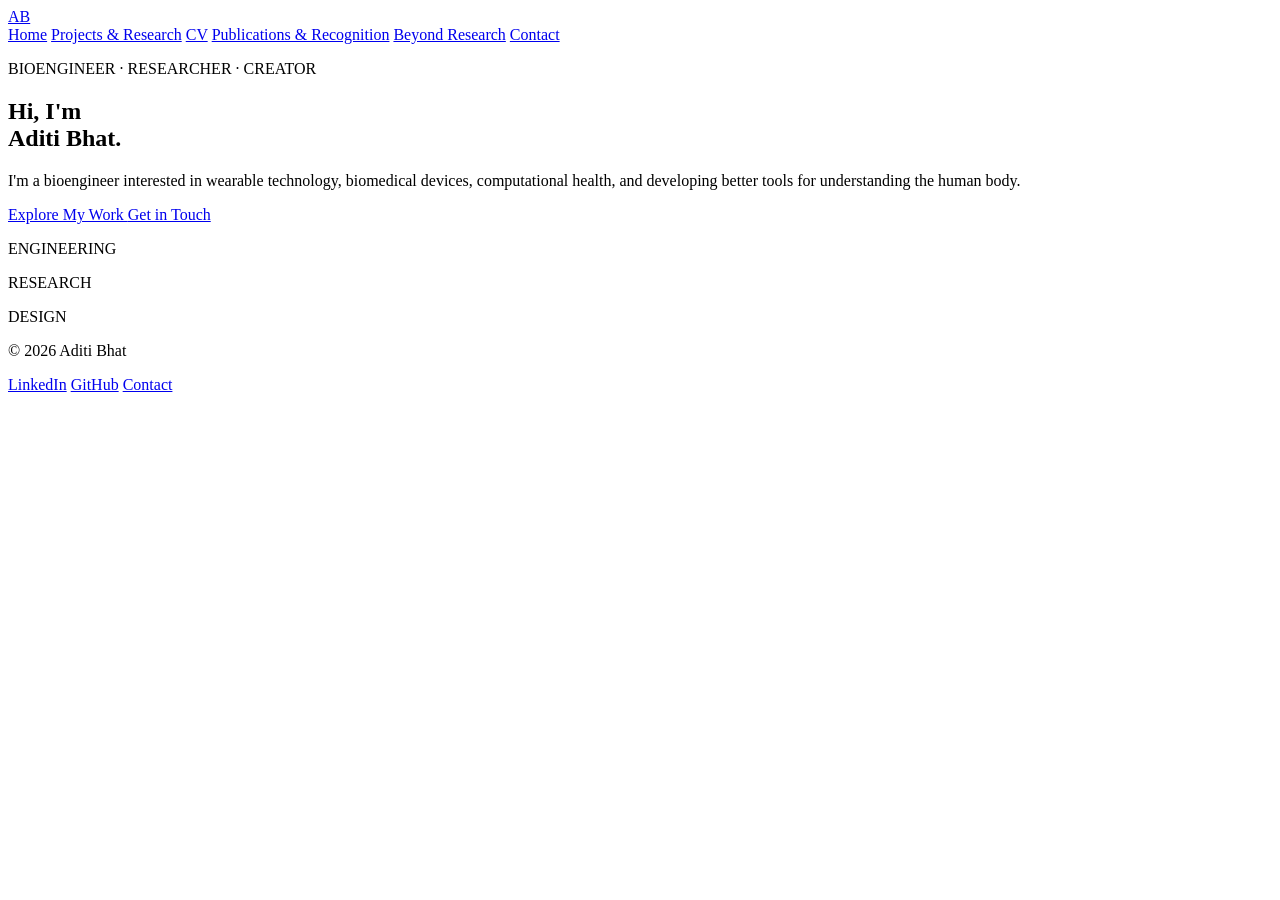
==== index.html @ 8743a363 "Create index.html" ====
<!DOCTYPE html>
<html lang="en">
<head>
    <meta charset="UTF-8">
    <meta name="viewport" content="width=device-width, initial-scale=1.0">

    <title>Aditi Bhat | Portfolio</title>

    <link rel="stylesheet" href="style.css">
</head>

<body>

    <header>
        <nav class="navbar">
            <a href="index.html" class="logo">AB</a>

            <div class="nav-links">
                <a href="index.html">Home</a>
                <a href="projects.html">Projects & Research</a>
                <a href="cv.html">CV</a>
                <a href="publications.html">Publications & Recognition</a>
                <a href="beyond.html">Beyond Research</a>
                <a href="contact.html">Contact</a>
            </div>
        </nav>
    </header>


    <main>

        <section class="hero">

            <div class="hero-content">

                <p class="eyebrow">BIOENGINEER · RESEARCHER · CREATOR</p>

                <h1>
                    Hi, I'm<br>
                    <span>Aditi Bhat.</span>
                </h1>

                <p class="hero-description">
                    I'm a bioengineer interested in wearable technology,
                    biomedical devices, computational health, and developing
                    better tools for understanding the human body.
                </p>

                <div class="hero-buttons">
                    <a href="projects.html" class="button primary">
                        Explore My Work
                    </a>

                    <a href="contact.html" class="button secondary">
                        Get in Touch
                    </a>
                </div>

            </div>

            <div class="hero-accent">
                <p>ENGINEERING</p>
                <p>RESEARCH</p>
                <p>DESIGN</p>
            </div>

        </section>

    </main>


    <footer>
        <p>© 2026 Aditi Bhat</p>

        <div class="footer-links">
            <a href="#">LinkedIn</a>
            <a href="#">GitHub</a>
            <a href="contact.html">Contact</a>
        </div>
    </footer>

</body>
</html>
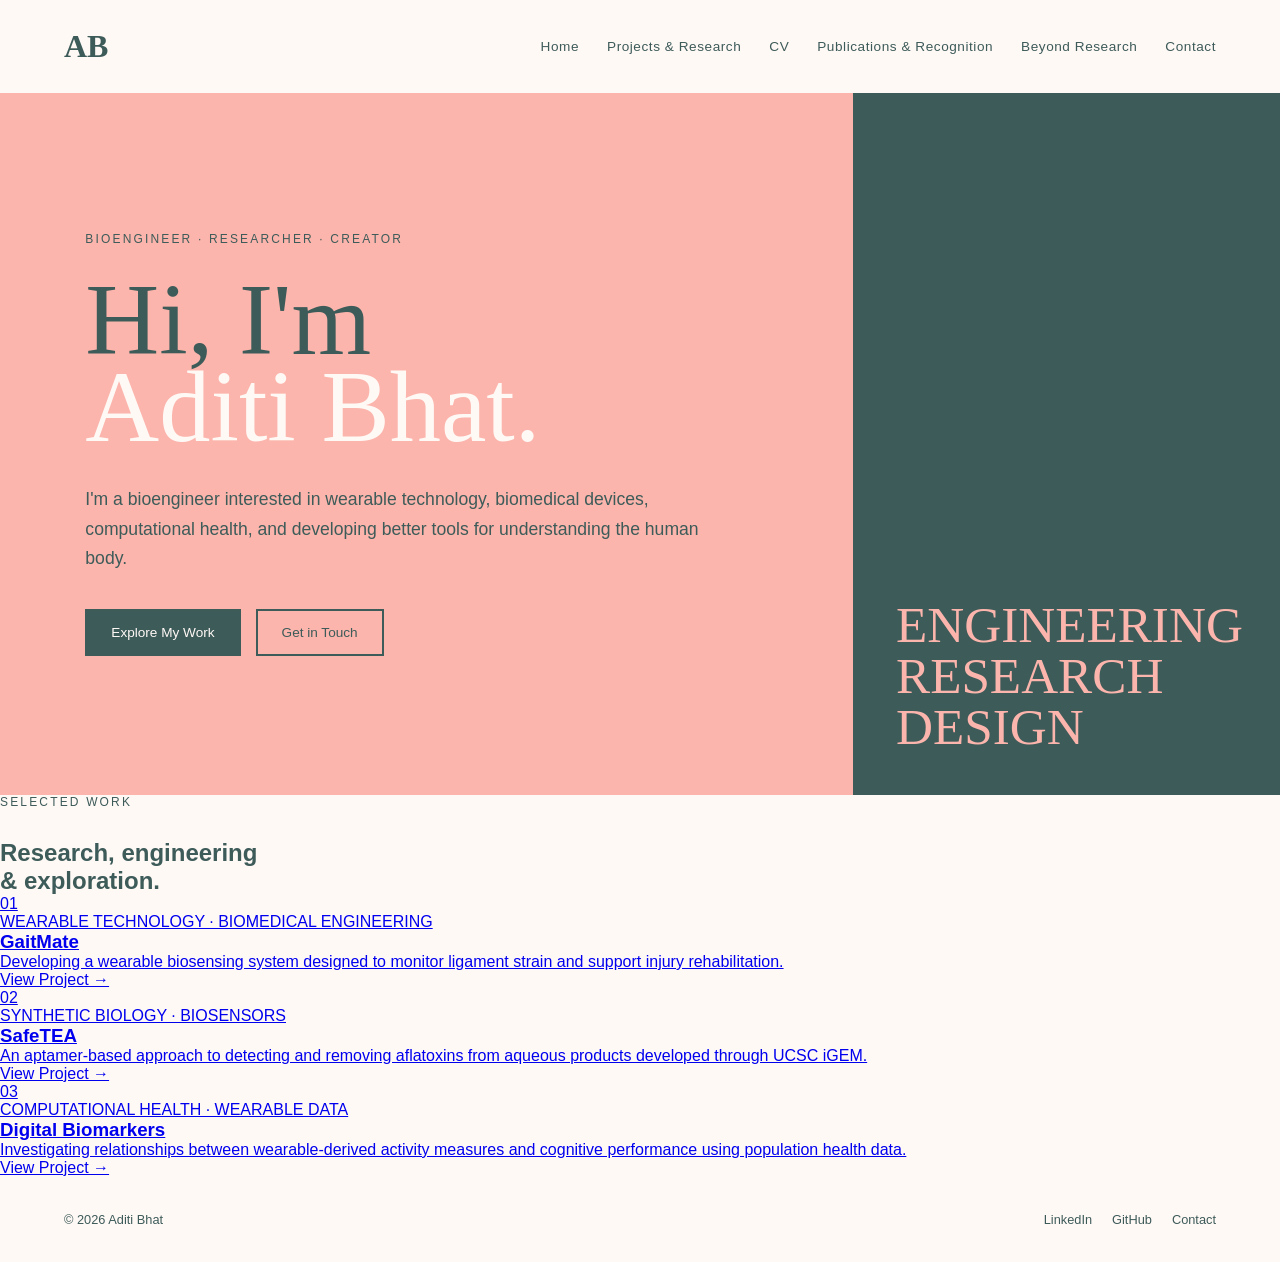
==== commit deca2051: "Update index.html" ====
--- a/index.html
+++ b/index.html
@@ -66,8 +66,80 @@
 
         </section>
 
-    </main>
 
+<section class="selected-work">
+
+    <div class="section-heading">
+        <p class="eyebrow">SELECTED WORK</p>
+        <h2>Research, engineering<br>& exploration.</h2>
+    </div>
+
+
+    <div class="project-grid">
+
+        <a href="projects.html#gaitmate" class="project-card featured">
+
+            <div class="project-number">01</div>
+
+            <div class="project-info">
+                <p class="project-type">WEARABLE TECHNOLOGY · BIOMEDICAL ENGINEERING</p>
+                <h3>GaitMate</h3>
+
+                <p>
+                    Developing a wearable biosensing system designed to
+                    monitor ligament strain and support injury rehabilitation.
+                </p>
+
+                <span>View Project →</span>
+            </div>
+
+        </a>
+
+
+        <a href="projects.html#safetea" class="project-card">
+
+            <div class="project-number">02</div>
+
+            <div class="project-info">
+                <p class="project-type">SYNTHETIC BIOLOGY · BIOSENSORS</p>
+                <h3>SafeTEA</h3>
+
+                <p>
+                    An aptamer-based approach to detecting and removing
+                    aflatoxins from aqueous products developed through
+                    UCSC iGEM.
+                </p>
+
+                <span>View Project →</span>
+            </div>
+
+        </a>
+
+
+        <a href="projects.html#digital-biomarkers" class="project-card">
+
+            <div class="project-number">03</div>
+
+            <div class="project-info">
+                <p class="project-type">COMPUTATIONAL HEALTH · WEARABLE DATA</p>
+                <h3>Digital Biomarkers</h3>
+
+                <p>
+                    Investigating relationships between wearable-derived
+                    activity measures and cognitive performance using
+                    population health data.
+                </p>
+
+                <span>View Project →</span>
+            </div>
+
+        </a>
+
+    </div>
+
+</section>
+
+</main>
 
     <footer>
         <p>© 2026 Aditi Bhat</p>
--- a/style.css
+++ b/style.css
@@ -0,0 +1,243 @@
+/* =========================
+   COLOR PALETTE
+   ========================= */
+
+:root {
+    --teal: #3d5b59;
+    --salmon: #fcb5ac;
+    --cream: #fff9f6;
+    --dark-teal: #294341;
+}
+
+
+/* =========================
+   BASE
+   ========================= */
+
+* {
+    box-sizing: border-box;
+    margin: 0;
+    padding: 0;
+}
+
+html {
+    scroll-behavior: smooth;
+}
+
+body {
+    font-family: Arial, Helvetica, sans-serif;
+    background: var(--cream);
+    color: var(--teal);
+}
+
+
+/* =========================
+   NAVIGATION
+   ========================= */
+
+header {
+    background: var(--cream);
+}
+
+.navbar {
+    max-width: 1300px;
+    margin: auto;
+    padding: 28px 5%;
+
+    display: flex;
+    justify-content: space-between;
+    align-items: center;
+}
+
+.logo {
+    font-family: Georgia, serif;
+    font-size: 2rem;
+    font-weight: bold;
+    color: var(--teal);
+    text-decoration: none;
+}
+
+.nav-links {
+    display: flex;
+    gap: 28px;
+}
+
+.nav-links a {
+    color: var(--teal);
+    text-decoration: none;
+    font-size: 0.85rem;
+    letter-spacing: 0.04em;
+}
+
+.nav-links a:hover {
+    color: var(--salmon);
+}
+
+
+/* =========================
+   HERO
+   ========================= */
+
+.hero {
+    min-height: 78vh;
+
+    display: grid;
+    grid-template-columns: 2fr 1fr;
+
+    max-width: 1300px;
+    margin: auto;
+}
+
+.hero-content {
+    background: var(--salmon);
+    padding: 10%;
+
+    display: flex;
+    flex-direction: column;
+    justify-content: center;
+}
+
+.eyebrow {
+    font-size: 0.75rem;
+    letter-spacing: 0.18em;
+    margin-bottom: 30px;
+}
+
+.hero h1 {
+    font-family: Georgia, "Times New Roman", serif;
+    font-size: clamp(4rem, 8vw, 7.5rem);
+    font-weight: normal;
+    line-height: 0.85;
+
+    margin-bottom: 35px;
+}
+
+.hero h1 span {
+    color: var(--cream);
+}
+
+.hero-description {
+    max-width: 620px;
+    font-size: 1.1rem;
+    line-height: 1.7;
+}
+
+
+/* =========================
+   HERO BUTTONS
+   ========================= */
+
+.hero-buttons {
+    display: flex;
+    gap: 15px;
+    margin-top: 35px;
+}
+
+.button {
+    padding: 14px 24px;
+
+    text-decoration: none;
+    font-size: 0.85rem;
+
+    border: 2px solid var(--teal);
+
+    transition: 0.2s;
+}
+
+.primary {
+    background: var(--teal);
+    color: var(--cream);
+}
+
+.primary:hover {
+    background: var(--dark-teal);
+}
+
+.secondary {
+    color: var(--teal);
+}
+
+.secondary:hover {
+    background: var(--teal);
+    color: var(--cream);
+}
+
+
+/* =========================
+   HERO SIDE PANEL
+   ========================= */
+
+.hero-accent {
+    background: var(--teal);
+    color: var(--salmon);
+
+    padding: 10%;
+
+    display: flex;
+    flex-direction: column;
+    justify-content: flex-end;
+}
+
+.hero-accent p {
+    font-family: Georgia, serif;
+    font-size: clamp(2rem, 4vw, 4rem);
+    line-height: 1;
+}
+
+
+/* =========================
+   FOOTER
+   ========================= */
+
+footer {
+    max-width: 1300px;
+    margin: auto;
+
+    padding: 35px 5%;
+
+    display: flex;
+    justify-content: space-between;
+    align-items: center;
+
+    font-size: 0.8rem;
+}
+
+.footer-links {
+    display: flex;
+    gap: 20px;
+}
+
+.footer-links a {
+    color: var(--teal);
+    text-decoration: none;
+}
+
+
+/* =========================
+   MOBILE
+   ========================= */
+
+@media (max-width: 850px) {
+
+    .nav-links {
+        display: none;
+    }
+
+    .hero {
+        grid-template-columns: 1fr;
+    }
+
+    .hero-content {
+        min-height: 70vh;
+    }
+
+    .hero-accent {
+        min-height: 300px;
+    }
+
+    .hero-buttons {
+        flex-direction: column;
+        align-items: flex-start;
+    }
+
+}
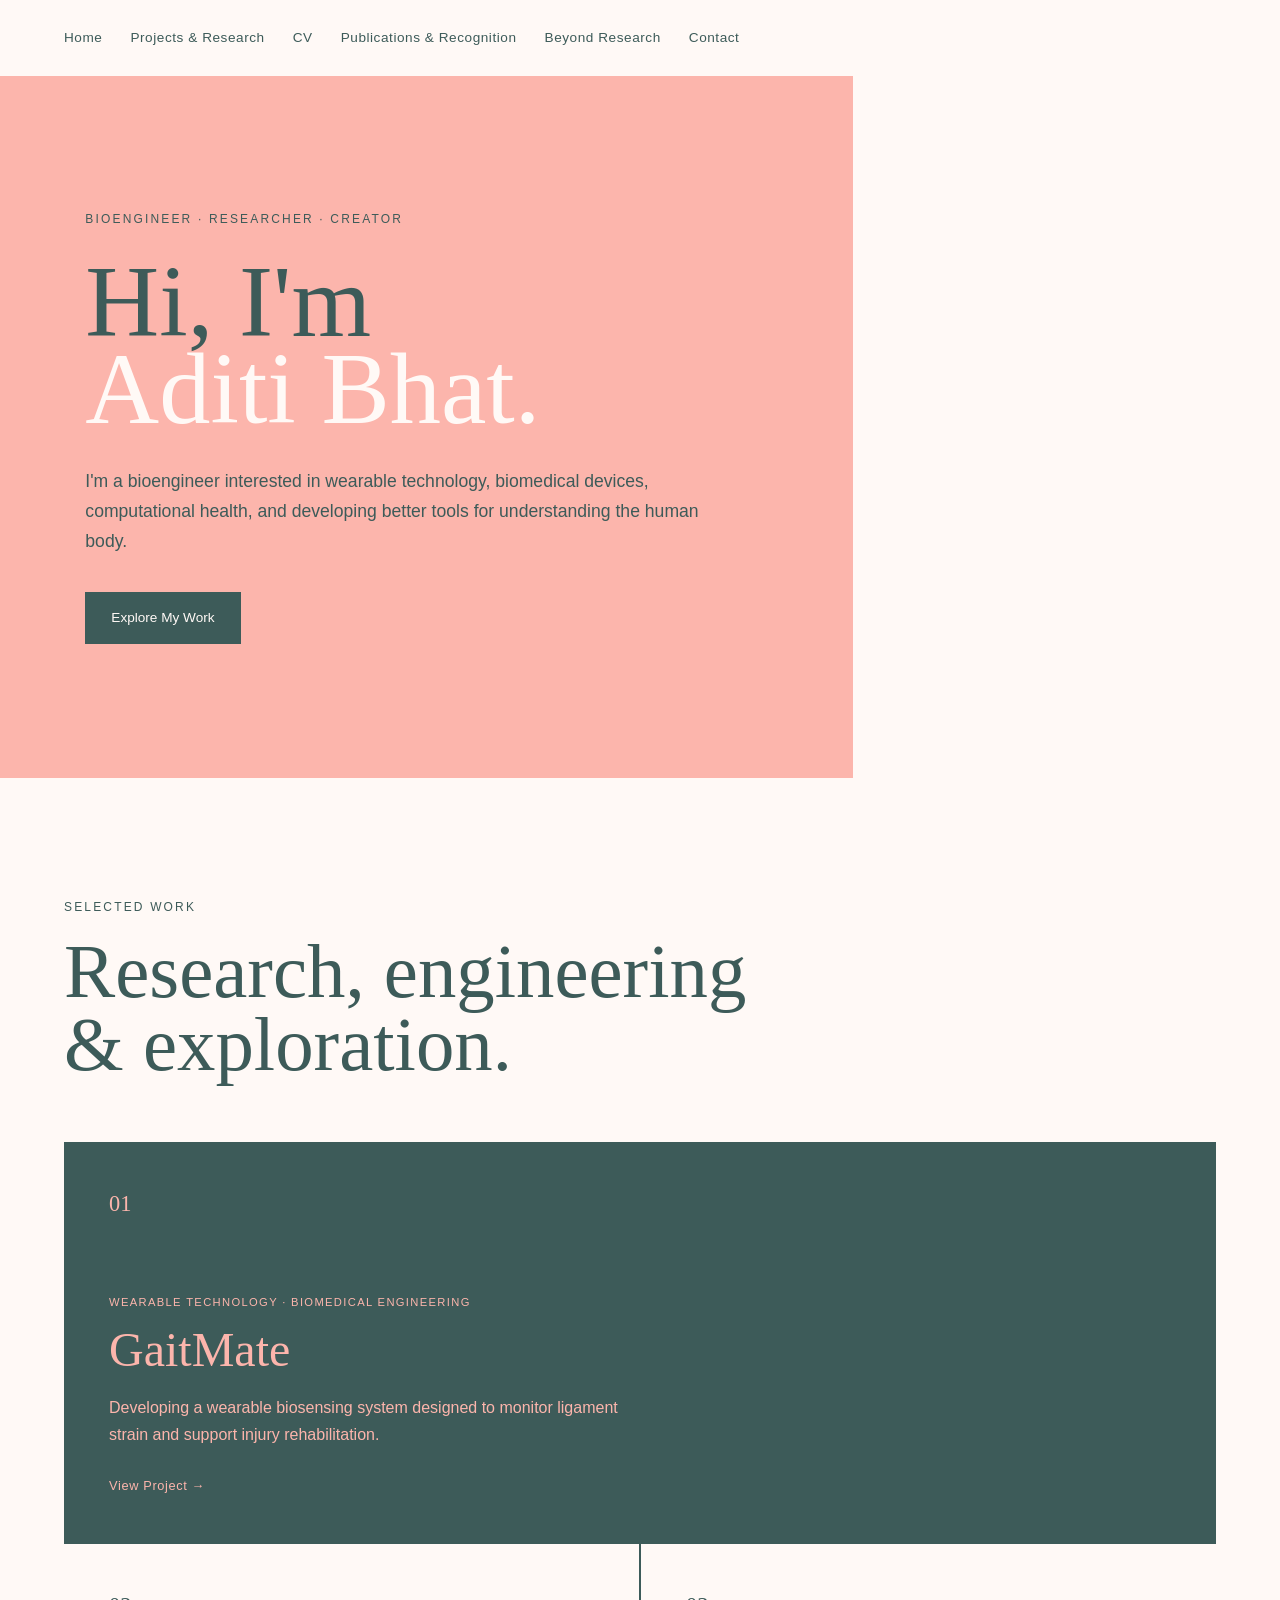
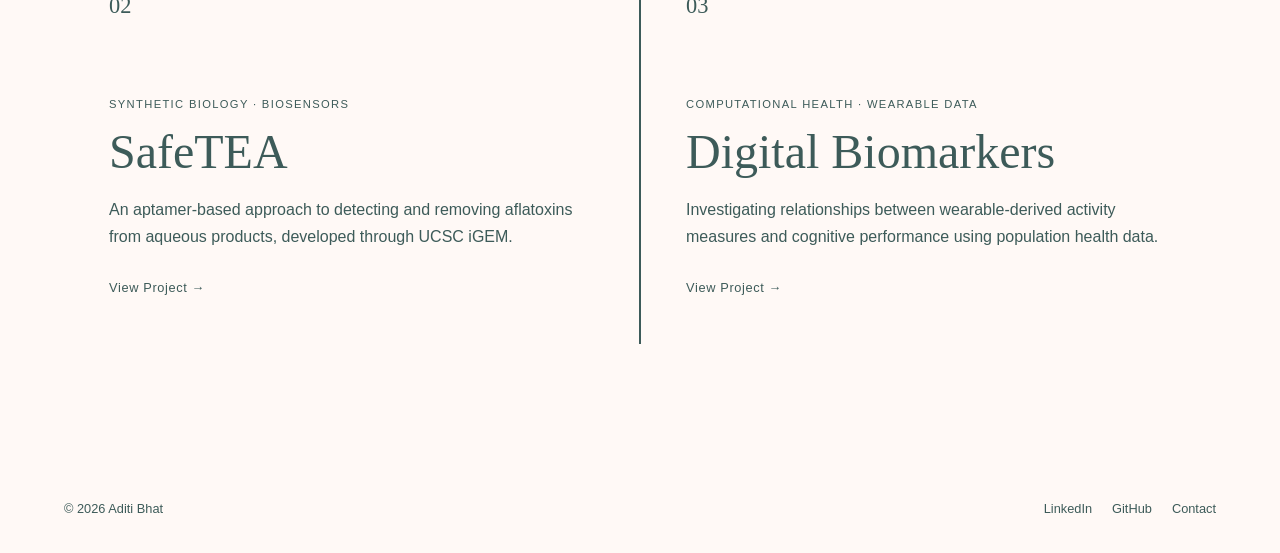
==== commit aa64f4e5: "Update index.html" ====
--- a/index.html
+++ b/index.html
@@ -1,155 +1,293 @@
 <!DOCTYPE html>
 <html lang="en">
+
 <head>
     <meta charset="UTF-8">
+
     <meta name="viewport" content="width=device-width, initial-scale=1.0">
+
+    <meta
+        name="description"
+        content="Portfolio of Aditi Bhat — bioengineer, researcher, and creator working across wearable technology, biomedical devices, computational health, and biological research."
+    >
 
     <title>Aditi Bhat | Portfolio</title>
 
     <link rel="stylesheet" href="style.css">
 </head>
 
+
 <body>
 
+    <!-- =========================
+         NAVIGATION
+         ========================= -->
+
     <header>
+
         <nav class="navbar">
-            <a href="index.html" class="logo">AB</a>
 
             <div class="nav-links">
+
                 <a href="index.html">Home</a>
-                <a href="projects.html">Projects & Research</a>
-                <a href="cv.html">CV</a>
-                <a href="publications.html">Publications & Recognition</a>
-                <a href="beyond.html">Beyond Research</a>
-                <a href="contact.html">Contact</a>
-            </div>
+
+                <a href="projects.html">
+                    Projects & Research
+                </a>
+
+                <a href="cv.html">
+                    CV
+                </a>
+
+                <a href="publications.html">
+                    Publications & Recognition
+                </a>
+
+                <a href="beyond.html">
+                    Beyond Research
+                </a>
+
+                <a href="contact.html">
+                    Contact
+                </a>
+
+            </div>
+
         </nav>
+
     </header>
 
 
+
     <main>
 
+        <!-- =========================
+             HERO
+             ========================= -->
+
         <section class="hero">
 
             <div class="hero-content">
 
-                <p class="eyebrow">BIOENGINEER · RESEARCHER · CREATOR</p>
+                <p class="eyebrow">
+                    BIOENGINEER · RESEARCHER · CREATOR
+                </p>
+
 
                 <h1>
                     Hi, I'm<br>
                     <span>Aditi Bhat.</span>
                 </h1>
 
+
                 <p class="hero-description">
+
                     I'm a bioengineer interested in wearable technology,
                     biomedical devices, computational health, and developing
                     better tools for understanding the human body.
+
                 </p>
 
+
                 <div class="hero-buttons">
-                    <a href="projects.html" class="button primary">
+
+                    <a
+                        href="projects.html"
+                        class="button primary"
+                    >
                         Explore My Work
                     </a>
 
-                    <a href="contact.html" class="button secondary">
-                        Get in Touch
-                    </a>
                 </div>
 
             </div>
 
-            <div class="hero-accent">
-                <p>ENGINEERING</p>
-                <p>RESEARCH</p>
-                <p>DESIGN</p>
-            </div>
-
         </section>
 
 
-<section class="selected-work">
-
-    <div class="section-heading">
-        <p class="eyebrow">SELECTED WORK</p>
-        <h2>Research, engineering<br>& exploration.</h2>
-    </div>
-
-
-    <div class="project-grid">
-
-        <a href="projects.html#gaitmate" class="project-card featured">
-
-            <div class="project-number">01</div>
-
-            <div class="project-info">
-                <p class="project-type">WEARABLE TECHNOLOGY · BIOMEDICAL ENGINEERING</p>
-                <h3>GaitMate</h3>
-
-                <p>
-                    Developing a wearable biosensing system designed to
-                    monitor ligament strain and support injury rehabilitation.
+
+        <!-- =========================
+             SELECTED WORK
+             ========================= -->
+
+        <section class="selected-work">
+
+            <div class="section-heading">
+
+                <p class="eyebrow">
+                    SELECTED WORK
                 </p>
 
-                <span>View Project →</span>
-            </div>
-
-        </a>
-
-
-        <a href="projects.html#safetea" class="project-card">
-
-            <div class="project-number">02</div>
-
-            <div class="project-info">
-                <p class="project-type">SYNTHETIC BIOLOGY · BIOSENSORS</p>
-                <h3>SafeTEA</h3>
-
-                <p>
-                    An aptamer-based approach to detecting and removing
-                    aflatoxins from aqueous products developed through
-                    UCSC iGEM.
-                </p>
-
-                <span>View Project →</span>
-            </div>
-
-        </a>
-
-
-        <a href="projects.html#digital-biomarkers" class="project-card">
-
-            <div class="project-number">03</div>
-
-            <div class="project-info">
-                <p class="project-type">COMPUTATIONAL HEALTH · WEARABLE DATA</p>
-                <h3>Digital Biomarkers</h3>
-
-                <p>
-                    Investigating relationships between wearable-derived
-                    activity measures and cognitive performance using
-                    population health data.
-                </p>
-
-                <span>View Project →</span>
-            </div>
-
-        </a>
-
-    </div>
-
-</section>
-
-</main>
+                <h2>
+                    Research, engineering<br>
+                    & exploration.
+                </h2>
+
+            </div>
+
+
+
+            <div class="project-grid">
+
+
+                <!-- GAITMATE -->
+
+                <a
+                    href="projects.html#gaitmate"
+                    class="project-card featured"
+                >
+
+                    <div class="project-number">
+                        01
+                    </div>
+
+
+                    <div class="project-info">
+
+                        <p class="project-type">
+                            WEARABLE TECHNOLOGY · BIOMEDICAL ENGINEERING
+                        </p>
+
+                        <h3>
+                            GaitMate
+                        </h3>
+
+                        <p>
+                            Developing a wearable biosensing system designed
+                            to monitor ligament strain and support injury
+                            rehabilitation.
+                        </p>
+
+                        <span>
+                            View Project →
+                        </span>
+
+                    </div>
+
+                </a>
+
+
+
+                <!-- SAFETEA -->
+
+                <a
+                    href="projects.html#safetea"
+                    class="project-card"
+                >
+
+                    <div class="project-number">
+                        02
+                    </div>
+
+
+                    <div class="project-info">
+
+                        <p class="project-type">
+                            SYNTHETIC BIOLOGY · BIOSENSORS
+                        </p>
+
+                        <h3>
+                            SafeTEA
+                        </h3>
+
+                        <p>
+                            An aptamer-based approach to detecting and
+                            removing aflatoxins from aqueous products,
+                            developed through UCSC iGEM.
+                        </p>
+
+                        <span>
+                            View Project →
+                        </span>
+
+                    </div>
+
+                </a>
+
+
+
+                <!-- DIGITAL BIOMARKERS -->
+
+                <a
+                    href="projects.html#digital-biomarkers"
+                    class="project-card"
+                >
+
+                    <div class="project-number">
+                        03
+                    </div>
+
+
+                    <div class="project-info">
+
+                        <p class="project-type">
+                            COMPUTATIONAL HEALTH · WEARABLE DATA
+                        </p>
+
+                        <h3>
+                            Digital Biomarkers
+                        </h3>
+
+                        <p>
+                            Investigating relationships between
+                            wearable-derived activity measures and cognitive
+                            performance using population health data.
+                        </p>
+
+                        <span>
+                            View Project →
+                        </span>
+
+                    </div>
+
+                </a>
+
+
+            </div>
+
+        </section>
+
+    </main>
+
+
+
+    <!-- =========================
+         FOOTER
+         ========================= -->
 
     <footer>
-        <p>© 2026 Aditi Bhat</p>
+
+        <p>
+            © 2026 Aditi Bhat
+        </p>
+
 
         <div class="footer-links">
-            <a href="#">LinkedIn</a>
-            <a href="#">GitHub</a>
-            <a href="contact.html">Contact</a>
+
+            <a
+                href="https://www.linkedin.com/"
+                target="_blank"
+                rel="noopener noreferrer"
+            >
+                LinkedIn
+            </a>
+
+            <a
+                href="https://github.com/"
+                target="_blank"
+                rel="noopener noreferrer"
+            >
+                GitHub
+            </a>
+
+            <a href="contact.html">
+                Contact
+            </a>
+
         </div>
+
     </footer>
 
 </body>
+
 </html>
--- a/style.css
+++ b/style.css
@@ -28,6 +28,7 @@
     font-family: Arial, Helvetica, sans-serif;
     background: var(--cream);
     color: var(--teal);
+    line-height: 1.5;
 }
 
 
@@ -50,7 +51,7 @@
 }
 
 .logo {
-    font-family: Georgia, serif;
+    font-family: Georgia, "Times New Roman", serif;
     font-size: 2rem;
     font-weight: bold;
     color: var(--teal);
@@ -60,6 +61,7 @@
 .nav-links {
     display: flex;
     gap: 28px;
+    align-items: center;
 }
 
 .nav-links a {
@@ -67,6 +69,7 @@
     text-decoration: none;
     font-size: 0.85rem;
     letter-spacing: 0.04em;
+    transition: color 0.2s ease;
 }
 
 .nav-links a:hover {
@@ -108,7 +111,6 @@
     font-size: clamp(4rem, 8vw, 7.5rem);
     font-weight: normal;
     line-height: 0.85;
-
     margin-bottom: 35px;
 }
 
@@ -141,7 +143,9 @@
 
     border: 2px solid var(--teal);
 
-    transition: 0.2s;
+    transition:
+        background 0.2s ease,
+        color 0.2s ease;
 }
 
 .primary {
@@ -155,6 +159,7 @@
 
 .secondary {
     color: var(--teal);
+    background: transparent;
 }
 
 .secondary:hover {
@@ -176,12 +181,128 @@
     display: flex;
     flex-direction: column;
     justify-content: flex-end;
+
+    overflow: hidden;
 }
 
 .hero-accent p {
-    font-family: Georgia, serif;
-    font-size: clamp(2rem, 4vw, 4rem);
+    font-family: Georgia, "Times New Roman", serif;
+    font-size: clamp(2rem, 3.3vw, 3.4rem);
     line-height: 1;
+}
+
+
+/* =========================
+   SELECTED WORK
+   ========================= */
+
+.selected-work {
+    max-width: 1300px;
+    margin: 0 auto;
+    padding: 120px 5%;
+}
+
+
+/* =========================
+   SECTION HEADING
+   ========================= */
+
+.section-heading {
+    margin-bottom: 60px;
+}
+
+.section-heading .eyebrow {
+    margin-bottom: 20px;
+}
+
+.section-heading h2 {
+    font-family: Georgia, "Times New Roman", serif;
+    font-size: clamp(3rem, 6vw, 5.5rem);
+    font-weight: normal;
+    line-height: 0.95;
+}
+
+
+/* =========================
+   PROJECT GRID
+   ========================= */
+
+.project-grid {
+    display: grid;
+    grid-template-columns: repeat(2, 1fr);
+    gap: 2px;
+
+    background: var(--teal);
+}
+
+
+/* =========================
+   PROJECT CARDS
+   ========================= */
+
+.project-card {
+    min-height: 400px;
+    padding: 45px;
+
+    background: var(--cream);
+    color: var(--teal);
+    text-decoration: none;
+
+    display: flex;
+    flex-direction: column;
+    justify-content: space-between;
+
+    transition:
+        background 0.25s ease,
+        color 0.25s ease,
+        transform 0.25s ease;
+}
+
+.project-card.featured {
+    grid-column: span 2;
+
+    background: var(--teal);
+    color: var(--salmon);
+}
+
+.project-card:hover {
+    background: var(--salmon);
+    color: var(--teal);
+}
+
+
+/* =========================
+   PROJECT CONTENT
+   ========================= */
+
+.project-number {
+    font-family: Georgia, "Times New Roman", serif;
+    font-size: 1.4rem;
+}
+
+.project-type {
+    font-size: 0.7rem;
+    letter-spacing: 0.12em;
+    margin-bottom: 15px;
+}
+
+.project-info h3 {
+    font-family: Georgia, "Times New Roman", serif;
+    font-size: 3rem;
+    font-weight: normal;
+    line-height: 1;
+    margin-bottom: 20px;
+}
+
+.project-info > p:not(.project-type) {
+    max-width: 520px;
+    line-height: 1.7;
+    margin-bottom: 25px;
+}
+
+.project-info span {
+    font-size: 0.8rem;
+    letter-spacing: 0.05em;
 }
 
 
@@ -210,34 +331,152 @@
 .footer-links a {
     color: var(--teal);
     text-decoration: none;
-}
-
-
-/* =========================
-   MOBILE
+    transition: color 0.2s ease;
+}
+
+.footer-links a:hover {
+    color: var(--salmon);
+}
+
+
+/* =========================
+   TABLET + MOBILE
    ========================= */
 
 @media (max-width: 850px) {
+
+    /* Navigation */
+
+    .navbar {
+        padding: 22px 7%;
+    }
 
     .nav-links {
         display: none;
     }
 
+
+    /* Hero */
+
     .hero {
         grid-template-columns: 1fr;
+        min-height: auto;
     }
 
     .hero-content {
         min-height: 70vh;
-    }
-
-    .hero-accent {
-        min-height: 300px;
-    }
+        padding: 12% 8%;
+    }
+
+    .hero h1 {
+        font-size: clamp(3.5rem, 15vw, 6rem);
+    }
+
+    .hero-description {
+        font-size: 1rem;
+    }
+
+
+    /* Hero buttons */
 
     .hero-buttons {
         flex-direction: column;
         align-items: flex-start;
     }
 
-}
+
+    /* Hero accent */
+
+    .hero-accent {
+        min-height: 300px;
+        padding: 8%;
+    }
+
+    .hero-accent p {
+        font-size: clamp(2.5rem, 11vw, 4rem);
+    }
+
+
+    /* Selected work */
+
+    .selected-work {
+        padding: 90px 7%;
+    }
+
+    .section-heading {
+        margin-bottom: 45px;
+    }
+
+    .section-heading h2 {
+        font-size: clamp(2.8rem, 12vw, 4.5rem);
+    }
+
+
+    /* Projects */
+
+    .project-grid {
+        grid-template-columns: 1fr;
+    }
+
+    .project-card.featured {
+        grid-column: span 1;
+    }
+
+    .project-card {
+        min-height: 350px;
+        padding: 35px;
+    }
+
+    .project-info h3 {
+        font-size: 2.5rem;
+    }
+
+
+    /* Footer */
+
+    footer {
+        padding: 30px 7%;
+
+        flex-direction: column;
+        align-items: flex-start;
+        gap: 18px;
+    }
+
+    .footer-links {
+        flex-wrap: wrap;
+    }
+}
+
+
+/* =========================
+   SMALL MOBILE
+   ========================= */
+
+@media (max-width: 500px) {
+
+    .hero-content {
+        padding: 15% 8%;
+    }
+
+    .hero h1 {
+        line-height: 0.9;
+    }
+
+    .hero-buttons {
+        width: 100%;
+    }
+
+    .button {
+        width: 100%;
+        text-align: center;
+    }
+
+    .project-card {
+        padding: 30px;
+    }
+
+    .project-info h3 {
+        font-size: 2.2rem;
+    }
+
+}
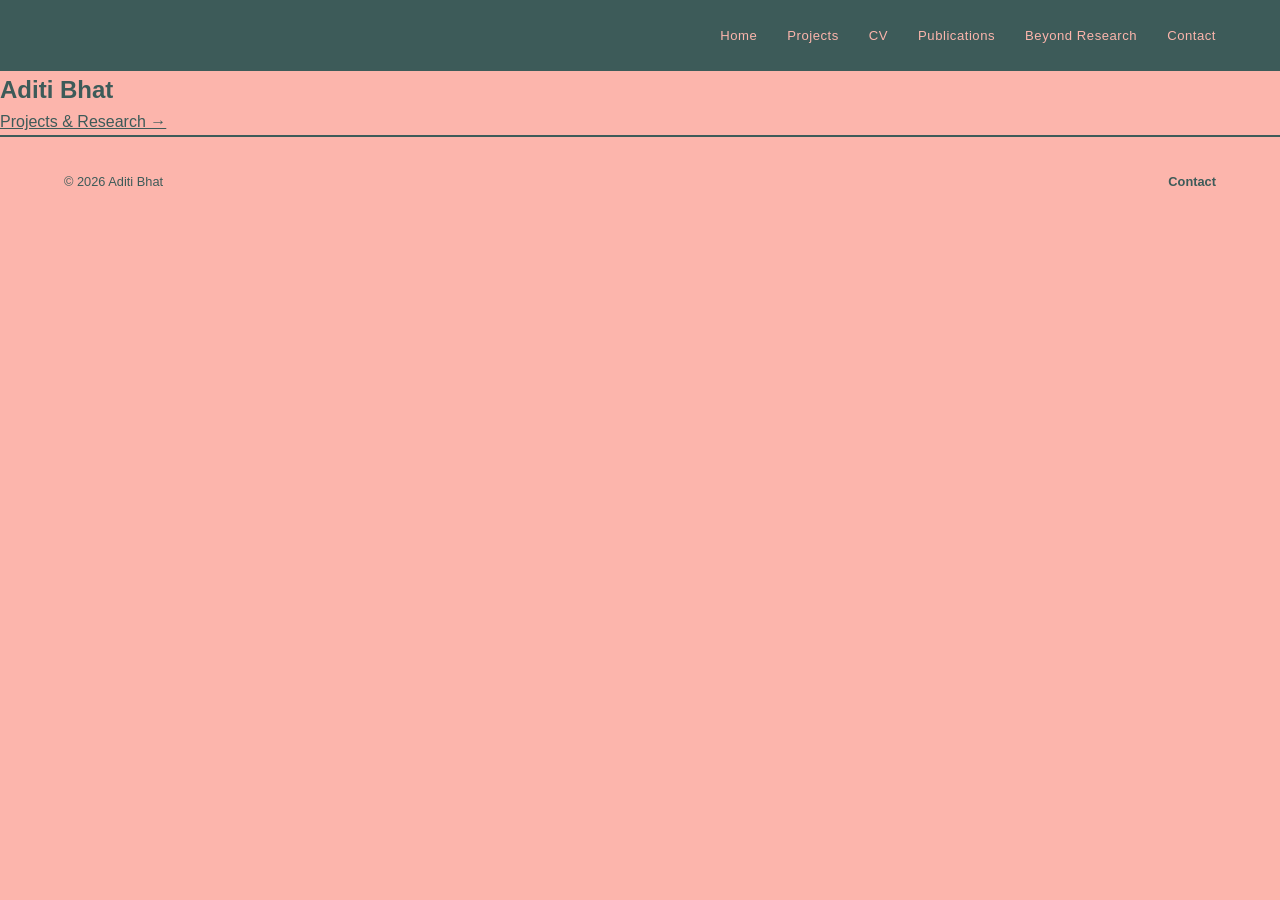
==== commit 141038af: "Update index.html" ====
--- a/index.html
+++ b/index.html
@@ -3,12 +3,11 @@
 
 <head>
     <meta charset="UTF-8">
-
     <meta name="viewport" content="width=device-width, initial-scale=1.0">
 
     <meta
         name="description"
-        content="Portfolio of Aditi Bhat — bioengineer, researcher, and creator working across wearable technology, biomedical devices, computational health, and biological research."
+        content="Portfolio of Aditi Bhat — bioengineer working across biomedical engineering, wearable technology, computational health, and biological research."
     >
 
     <title>Aditi Bhat | Portfolio</title>
@@ -16,232 +15,48 @@
     <link rel="stylesheet" href="style.css">
 </head>
 
-
 <body>
 
-    <!-- =========================
-         NAVIGATION
-         ========================= -->
+    <!-- NAVIGATION -->
 
     <header>
-
         <nav class="navbar">
-
             <div class="nav-links">
-
                 <a href="index.html">Home</a>
-
-                <a href="projects.html">
-                    Projects & Research
-                </a>
-
-                <a href="cv.html">
-                    CV
-                </a>
-
-                <a href="publications.html">
-                    Publications & Recognition
-                </a>
-
-                <a href="beyond.html">
-                    Beyond Research
-                </a>
-
-                <a href="contact.html">
-                    Contact
-                </a>
-
+                <a href="projects.html">Projects</a>
+                <a href="cv.html">CV</a>
+                <a href="publications.html">Publications</a>
+                <a href="beyond.html">Beyond Research</a>
+                <a href="contact.html">Contact</a>
             </div>
-
         </nav>
-
     </header>
 
 
+    <!-- HOME -->
 
-    <main>
+    <main class="home">
 
-        <!-- =========================
-             HERO
-             ========================= -->
+        <section class="home-hero">
 
-        <section class="hero">
+            <div class="home-hero-inner">
 
-            <div class="hero-content">
+                <h1>Aditi Bhat</h1>
 
-                <p class="eyebrow">
-                    BIOENGINEER · RESEARCHER · CREATOR
+                <!--
+                We can add your new subheading here once you decide
+                exactly what you want it to say.
+
+                Example:
+
+                <p class="home-subheading">
+                    Biomedical engineering, research, and design.
                 </p>
+                -->
 
-
-                <h1>
-                    Hi, I'm<br>
-                    <span>Aditi Bhat.</span>
-                </h1>
-
-
-                <p class="hero-description">
-
-                    I'm a bioengineer interested in wearable technology,
-                    biomedical devices, computational health, and developing
-                    better tools for understanding the human body.
-
-                </p>
-
-
-                <div class="hero-buttons">
-
-                    <a
-                        href="projects.html"
-                        class="button primary"
-                    >
-                        Explore My Work
-                    </a>
-
-                </div>
-
-            </div>
-
-        </section>
-
-
-
-        <!-- =========================
-             SELECTED WORK
-             ========================= -->
-
-        <section class="selected-work">
-
-            <div class="section-heading">
-
-                <p class="eyebrow">
-                    SELECTED WORK
-                </p>
-
-                <h2>
-                    Research, engineering<br>
-                    & exploration.
-                </h2>
-
-            </div>
-
-
-
-            <div class="project-grid">
-
-
-                <!-- GAITMATE -->
-
-                <a
-                    href="projects.html#gaitmate"
-                    class="project-card featured"
-                >
-
-                    <div class="project-number">
-                        01
-                    </div>
-
-
-                    <div class="project-info">
-
-                        <p class="project-type">
-                            WEARABLE TECHNOLOGY · BIOMEDICAL ENGINEERING
-                        </p>
-
-                        <h3>
-                            GaitMate
-                        </h3>
-
-                        <p>
-                            Developing a wearable biosensing system designed
-                            to monitor ligament strain and support injury
-                            rehabilitation.
-                        </p>
-
-                        <span>
-                            View Project →
-                        </span>
-
-                    </div>
-
+                <a href="projects.html" class="hero-link">
+                    Projects & Research →
                 </a>
-
-
-
-                <!-- SAFETEA -->
-
-                <a
-                    href="projects.html#safetea"
-                    class="project-card"
-                >
-
-                    <div class="project-number">
-                        02
-                    </div>
-
-
-                    <div class="project-info">
-
-                        <p class="project-type">
-                            SYNTHETIC BIOLOGY · BIOSENSORS
-                        </p>
-
-                        <h3>
-                            SafeTEA
-                        </h3>
-
-                        <p>
-                            An aptamer-based approach to detecting and
-                            removing aflatoxins from aqueous products,
-                            developed through UCSC iGEM.
-                        </p>
-
-                        <span>
-                            View Project →
-                        </span>
-
-                    </div>
-
-                </a>
-
-
-
-                <!-- DIGITAL BIOMARKERS -->
-
-                <a
-                    href="projects.html#digital-biomarkers"
-                    class="project-card"
-                >
-
-                    <div class="project-number">
-                        03
-                    </div>
-
-
-                    <div class="project-info">
-
-                        <p class="project-type">
-                            COMPUTATIONAL HEALTH · WEARABLE DATA
-                        </p>
-
-                        <h3>
-                            Digital Biomarkers
-                        </h3>
-
-                        <p>
-                            Investigating relationships between
-                            wearable-derived activity measures and cognitive
-                            performance using population health data.
-                        </p>
-
-                        <span>
-                            View Project →
-                        </span>
-
-                    </div>
-
-                </a>
-
 
             </div>
 
@@ -250,42 +65,14 @@
     </main>
 
 
-
-    <!-- =========================
-         FOOTER
-         ========================= -->
+    <!-- FOOTER -->
 
     <footer>
-
-        <p>
-            © 2026 Aditi Bhat
-        </p>
-
+        <p>© 2026 Aditi Bhat</p>
 
         <div class="footer-links">
-
-            <a
-                href="https://www.linkedin.com/"
-                target="_blank"
-                rel="noopener noreferrer"
-            >
-                LinkedIn
-            </a>
-
-            <a
-                href="https://github.com/"
-                target="_blank"
-                rel="noopener noreferrer"
-            >
-                GitHub
-            </a>
-
-            <a href="contact.html">
-                Contact
-            </a>
-
+            <a href="contact.html">Contact</a>
         </div>
-
     </footer>
 
 </body>
--- a/style.css
+++ b/style.css
@@ -1,18 +1,17 @@
-/* =========================
-   COLOR PALETTE
-   ========================= */
+/* =========================================================
+   ADITI BHAT — PORTFOLIO
+   ========================================================= */
 
 :root {
     --teal: #3d5b59;
-    --salmon: #fcb5ac;
-    --cream: #fff9f6;
+    --pink: #fcb5ac;
     --dark-teal: #294341;
 }
 
 
-/* =========================
-   BASE
-   ========================= */
+/* =========================================================
+   RESET
+   ========================================================= */
 
 * {
     box-sizing: border-box;
@@ -25,351 +24,667 @@
 }
 
 body {
-    font-family: Arial, Helvetica, sans-serif;
-    background: var(--cream);
+    font-family: Helvetica, Arial, sans-serif;
+    background: var(--pink);
     color: var(--teal);
-    line-height: 1.5;
-}
-
-
-/* =========================
+    line-height: 1.6;
+}
+
+a {
+    color: inherit;
+}
+
+
+/* =========================================================
    NAVIGATION
-   ========================= */
+   ========================================================= */
 
 header {
-    background: var(--cream);
+    background: var(--teal);
+    width: 100%;
 }
 
 .navbar {
     max-width: 1300px;
-    margin: auto;
-    padding: 28px 5%;
+    margin: 0 auto;
+    padding: 25px 5%;
+
+    display: flex;
+    justify-content: flex-end;
+    align-items: center;
+}
+
+.nav-links {
+    display: flex;
+    align-items: center;
+    gap: 30px;
+}
+
+.nav-links a {
+    color: var(--pink);
+    text-decoration: none;
+
+    font-size: 0.82rem;
+    font-weight: 500;
+    letter-spacing: 0.04em;
+
+    transition: opacity 0.2s ease;
+}
+
+.nav-links a:hover {
+    opacity: 0.65;
+}
+
+
+/* =========================================================
+   TYPOGRAPHY
+   ========================================================= */
+
+.eyebrow {
+    font-size: 0.72rem;
+    font-weight: 600;
+    letter-spacing: 0.16em;
+    text-transform: uppercase;
+    margin-bottom: 25px;
+}
+
+
+/* =========================================================
+   HOME HERO
+   ========================================================= */
+
+.hero {
+    width: 100%;
+    background: var(--teal);
+}
+
+.hero-content {
+    max-width: 1300px;
+    min-height: 72vh;
+
+    margin: 0 auto;
+    padding: 90px 5% 110px;
+
+    display: flex;
+    flex-direction: column;
+    justify-content: center;
+
+    color: var(--pink);
+}
+
+.hero h1 {
+    font-family: Helvetica, Arial, sans-serif;
+    font-size: clamp(4.5rem, 9vw, 8.5rem);
+    font-weight: 700;
+    letter-spacing: -0.06em;
+    line-height: 0.88;
+
+    margin-bottom: 40px;
+}
+
+.hero h1 span {
+    color: var(--pink);
+}
+
+.hero-description {
+    max-width: 680px;
+
+    font-size: 1.15rem;
+    font-weight: 400;
+    line-height: 1.7;
+}
+
+
+/* =========================================================
+   BUTTONS
+   ========================================================= */
+
+.hero-buttons {
+    margin-top: 35px;
+}
+
+.button {
+    display: inline-block;
+
+    padding: 14px 24px;
+
+    text-decoration: none;
+
+    font-size: 0.8rem;
+    font-weight: 600;
+    letter-spacing: 0.05em;
+
+    border: 2px solid var(--pink);
+
+    transition:
+        background 0.2s ease,
+        color 0.2s ease;
+}
+
+.hero .primary {
+    background: var(--pink);
+    color: var(--teal);
+}
+
+.hero .primary:hover {
+    background: transparent;
+    color: var(--pink);
+}
+
+.page-header .primary {
+    background: var(--teal);
+    color: var(--pink);
+    border-color: var(--teal);
+}
+
+.page-header .primary:hover {
+    background: transparent;
+    color: var(--teal);
+}
+
+
+/* =========================================================
+   HOME — SELECTED WORK
+   ========================================================= */
+
+.selected-work {
+    max-width: 1300px;
+    margin: 0 auto;
+    padding: 110px 5% 130px;
+
+    background: var(--pink);
+}
+
+.section-heading {
+    margin-bottom: 65px;
+}
+
+.section-heading h2 {
+    font-size: clamp(3rem, 6vw, 5.5rem);
+    font-weight: 700;
+    letter-spacing: -0.05em;
+    line-height: 0.95;
+}
+
+.project-grid {
+    display: grid;
+    grid-template-columns: repeat(2, 1fr);
+    gap: 0;
+
+    border-top: 2px solid var(--teal);
+}
+
+.project-card {
+    min-height: 390px;
+    padding: 40px;
+
+    color: var(--teal);
+    background: var(--pink);
+
+    text-decoration: none;
+
+    display: flex;
+    flex-direction: column;
+    justify-content: space-between;
+
+    border-bottom: 2px solid var(--teal);
+
+    transition:
+        background 0.2s ease,
+        color 0.2s ease;
+}
+
+.project-card:nth-child(even) {
+    border-right: 1px solid var(--teal);
+}
+
+.project-card:nth-child(odd) {
+    border-left: 1px solid var(--teal);
+}
+
+.project-card.featured {
+    grid-column: span 2;
+
+    border-left: none;
+    border-right: none;
+}
+
+.project-card:hover {
+    background: var(--teal);
+    color: var(--pink);
+}
+
+.project-number {
+    font-size: 0.8rem;
+    font-weight: 600;
+}
+
+.project-type {
+    font-size: 0.68rem;
+    font-weight: 600;
+    letter-spacing: 0.12em;
+    margin-bottom: 15px;
+}
+
+.project-info h3 {
+    font-size: clamp(2.5rem, 4vw, 4rem);
+    font-weight: 700;
+    letter-spacing: -0.04em;
+    line-height: 1;
+
+    margin-bottom: 20px;
+}
+
+.project-info > p:not(.project-type) {
+    max-width: 550px;
+    line-height: 1.7;
+    margin-bottom: 25px;
+}
+
+.project-info span {
+    font-size: 0.78rem;
+    font-weight: 600;
+}
+
+
+/* =========================================================
+   PAGE HEADERS
+   ========================================================= */
+
+.page-header {
+    width: 100%;
+    max-width: none;
+
+    background: var(--teal);
+    color: var(--pink);
+
+    padding: 100px max(5%, calc((100vw - 1300px) / 2 + 5%)) 110px;
+}
+
+.page-header h1 {
+    max-width: 1100px;
+
+    font-size: clamp(4rem, 8vw, 7.5rem);
+    font-weight: 700;
+    letter-spacing: -0.06em;
+    line-height: 0.9;
+
+    margin-bottom: 40px;
+}
+
+.page-header h1 span {
+    color: var(--pink);
+}
+
+.page-header > p:not(.eyebrow) {
+    max-width: 650px;
+    font-size: 1.1rem;
+    line-height: 1.7;
+}
+
+.page-header .button {
+    margin-top: 35px;
+}
+
+
+/* =========================================================
+   PROJECTS & RESEARCH
+   ========================================================= */
+
+.project-list {
+    max-width: 1300px;
+    margin: 0 auto;
+    padding: 100px 5% 130px;
+}
+
+.research-project {
+    display: grid;
+    grid-template-columns: 1fr 2fr;
+    gap: 70px;
+
+    padding: 65px 0;
+
+    border-top: 2px solid var(--teal);
+}
+
+.research-project:last-child {
+    border-bottom: 2px solid var(--teal);
+}
+
+.project-label {
+    display: flex;
+    flex-direction: column;
+    gap: 20px;
+}
+
+.project-label span {
+    font-size: 1rem;
+    font-weight: 700;
+}
+
+.project-label p {
+    font-size: 0.68rem;
+    font-weight: 600;
+    letter-spacing: 0.12em;
+}
+
+.research-project-content {
+    max-width: 720px;
+}
+
+.research-project-content h2 {
+    font-size: clamp(2.8rem, 5vw, 5rem);
+    font-weight: 700;
+    letter-spacing: -0.05em;
+    line-height: 1;
+
+    margin-bottom: 15px;
+}
+
+.project-subtitle {
+    font-size: 1.25rem;
+    font-weight: 600;
+
+    margin-bottom: 25px;
+}
+
+.research-project-content > p:not(.project-subtitle) {
+    max-width: 650px;
+    line-height: 1.8;
+    margin-bottom: 30px;
+}
+
+.text-link {
+    color: var(--teal);
+    text-decoration: none;
+
+    font-size: 0.8rem;
+    font-weight: 600;
+
+    border-bottom: 1px solid var(--teal);
+    padding-bottom: 4px;
+}
+
+
+/* =========================================================
+   CV
+   ========================================================= */
+
+.cv-preview {
+    max-width: 1300px;
+    margin: 0 auto;
+    padding: 100px 5% 130px;
+
+    display: grid;
+    grid-template-columns: repeat(3, 1fr);
+    gap: 0;
+}
+
+.cv-category {
+    min-height: 320px;
+    padding: 40px;
+
+    border: 2px solid var(--teal);
+    margin-right: -2px;
+
+    display: flex;
+    flex-direction: column;
+
+    background: var(--pink);
+}
+
+.cv-category > p:first-child {
+    font-size: 0.68rem;
+    font-weight: 600;
+    letter-spacing: 0.14em;
+
+    margin-bottom: auto;
+}
+
+.cv-category h2 {
+    font-size: 2rem;
+    font-weight: 700;
+    letter-spacing: -0.04em;
+    line-height: 1.05;
+
+    margin-bottom: 20px;
+}
+
+.cv-category > p:last-child {
+    line-height: 1.7;
+}
+
+
+/* =========================================================
+   PUBLICATIONS & RECOGNITION
+   ========================================================= */
+
+.recognition-section {
+    max-width: 1300px;
+    margin: 0 auto;
+    padding: 100px 5% 130px;
+}
+
+.recognition-category {
+    display: grid;
+    grid-template-columns: 1fr 2fr;
+    gap: 70px;
+
+    padding: 60px 0;
+
+    border-top: 2px solid var(--teal);
+}
+
+.recognition-category:last-child {
+    border-bottom: 2px solid var(--teal);
+}
+
+.recognition-category > .eyebrow {
+    margin: 0;
+}
+
+.recognition-category > h2 {
+    font-size: clamp(2.5rem, 4vw, 4rem);
+    font-weight: 700;
+    letter-spacing: -0.04em;
+    line-height: 1;
+}
+
+.recognition-list {
+    grid-column: 2;
+}
+
+
+/* =========================================================
+   BEYOND RESEARCH
+   ========================================================= */
+
+.interest-grid {
+    max-width: 1300px;
+    margin: 0 auto;
+    padding: 100px 5% 130px;
+
+    display: grid;
+    grid-template-columns: repeat(2, 1fr);
+}
+
+.interest-card {
+    min-height: 380px;
+    padding: 45px;
+
+    border: 2px solid var(--teal);
+    margin-right: -2px;
+    margin-bottom: -2px;
+
+    display: flex;
+    flex-direction: column;
+    justify-content: flex-end;
+
+    background: var(--pink);
+
+    transition:
+        background 0.2s ease,
+        color 0.2s ease;
+}
+
+.interest-card > p:first-child {
+    font-size: 0.68rem;
+    font-weight: 600;
+    letter-spacing: 0.15em;
+
+    margin-bottom: auto;
+}
+
+.interest-card h2 {
+    font-size: clamp(2.5rem, 4vw, 4rem);
+    font-weight: 700;
+    letter-spacing: -0.04em;
+
+    margin-bottom: 20px;
+}
+
+.interest-card > p:last-child {
+    max-width: 500px;
+    line-height: 1.7;
+}
+
+.interest-card:hover {
+    background: var(--teal);
+    color: var(--pink);
+}
+
+
+/* =========================================================
+   CONTACT
+   ========================================================= */
+
+.contact-page {
+    min-height: 75vh;
+
+    background: var(--teal);
+    color: var(--pink);
+
+    padding: 100px max(5%, calc((100vw - 1300px) / 2 + 5%)) 120px;
+}
+
+.contact-page h1 {
+    font-size: clamp(5rem, 10vw, 9rem);
+    font-weight: 700;
+    letter-spacing: -0.07em;
+    line-height: 0.8;
+
+    margin-bottom: 50px;
+}
+
+.contact-page h1 span {
+    color: var(--pink);
+}
+
+.contact-intro {
+    max-width: 650px;
+
+    font-size: 1.1rem;
+    line-height: 1.8;
+
+    margin-bottom: 70px;
+}
+
+.contact-links {
+    border-top: 2px solid var(--pink);
+}
+
+.contact-links a {
+    display: grid;
+    grid-template-columns: 1fr 2fr;
+
+    padding: 30px 0;
+
+    color: var(--pink);
+    text-decoration: none;
+
+    border-bottom: 2px solid var(--pink);
+
+    font-size: 1.5rem;
+    font-weight: 600;
+
+    transition: padding 0.2s ease;
+}
+
+.contact-links a span {
+    font-size: 0.68rem;
+    font-weight: 600;
+    letter-spacing: 0.14em;
+}
+
+.contact-links a:hover {
+    padding-left: 15px;
+}
+
+
+/* =========================================================
+   FOOTER
+   ========================================================= */
+
+footer {
+    width: 100%;
+
+    padding: 35px max(5%, calc((100vw - 1300px) / 2 + 5%));
 
     display: flex;
     justify-content: space-between;
     align-items: center;
-}
-
-.logo {
-    font-family: Georgia, "Times New Roman", serif;
-    font-size: 2rem;
-    font-weight: bold;
+
+    background: var(--pink);
     color: var(--teal);
-    text-decoration: none;
-}
-
-.nav-links {
-    display: flex;
-    gap: 28px;
-    align-items: center;
-}
-
-.nav-links a {
-    color: var(--teal);
-    text-decoration: none;
-    font-size: 0.85rem;
-    letter-spacing: 0.04em;
-    transition: color 0.2s ease;
-}
-
-.nav-links a:hover {
-    color: var(--salmon);
-}
-
-
-/* =========================
-   HERO
-   ========================= */
-
-.hero {
-    min-height: 78vh;
-
-    display: grid;
-    grid-template-columns: 2fr 1fr;
-
-    max-width: 1300px;
-    margin: auto;
-}
-
-.hero-content {
-    background: var(--salmon);
-    padding: 10%;
-
-    display: flex;
-    flex-direction: column;
-    justify-content: center;
-}
-
-.eyebrow {
-    font-size: 0.75rem;
-    letter-spacing: 0.18em;
-    margin-bottom: 30px;
-}
-
-.hero h1 {
-    font-family: Georgia, "Times New Roman", serif;
-    font-size: clamp(4rem, 8vw, 7.5rem);
-    font-weight: normal;
-    line-height: 0.85;
-    margin-bottom: 35px;
-}
-
-.hero h1 span {
-    color: var(--cream);
-}
-
-.hero-description {
-    max-width: 620px;
-    font-size: 1.1rem;
-    line-height: 1.7;
-}
-
-
-/* =========================
-   HERO BUTTONS
-   ========================= */
-
-.hero-buttons {
-    display: flex;
-    gap: 15px;
-    margin-top: 35px;
-}
-
-.button {
-    padding: 14px 24px;
-
-    text-decoration: none;
-    font-size: 0.85rem;
-
-    border: 2px solid var(--teal);
-
-    transition:
-        background 0.2s ease,
-        color 0.2s ease;
-}
-
-.primary {
-    background: var(--teal);
-    color: var(--cream);
-}
-
-.primary:hover {
-    background: var(--dark-teal);
-}
-
-.secondary {
-    color: var(--teal);
-    background: transparent;
-}
-
-.secondary:hover {
-    background: var(--teal);
-    color: var(--cream);
-}
-
-
-/* =========================
-   HERO SIDE PANEL
-   ========================= */
-
-.hero-accent {
-    background: var(--teal);
-    color: var(--salmon);
-
-    padding: 10%;
-
-    display: flex;
-    flex-direction: column;
-    justify-content: flex-end;
-
-    overflow: hidden;
-}
-
-.hero-accent p {
-    font-family: Georgia, "Times New Roman", serif;
-    font-size: clamp(2rem, 3.3vw, 3.4rem);
-    line-height: 1;
-}
-
-
-/* =========================
-   SELECTED WORK
-   ========================= */
-
-.selected-work {
-    max-width: 1300px;
-    margin: 0 auto;
-    padding: 120px 5%;
-}
-
-
-/* =========================
-   SECTION HEADING
-   ========================= */
-
-.section-heading {
-    margin-bottom: 60px;
-}
-
-.section-heading .eyebrow {
-    margin-bottom: 20px;
-}
-
-.section-heading h2 {
-    font-family: Georgia, "Times New Roman", serif;
-    font-size: clamp(3rem, 6vw, 5.5rem);
-    font-weight: normal;
-    line-height: 0.95;
-}
-
-
-/* =========================
-   PROJECT GRID
-   ========================= */
-
-.project-grid {
-    display: grid;
-    grid-template-columns: repeat(2, 1fr);
-    gap: 2px;
-
-    background: var(--teal);
-}
-
-
-/* =========================
-   PROJECT CARDS
-   ========================= */
-
-.project-card {
-    min-height: 400px;
-    padding: 45px;
-
-    background: var(--cream);
-    color: var(--teal);
-    text-decoration: none;
-
-    display: flex;
-    flex-direction: column;
-    justify-content: space-between;
-
-    transition:
-        background 0.25s ease,
-        color 0.25s ease,
-        transform 0.25s ease;
-}
-
-.project-card.featured {
-    grid-column: span 2;
-
-    background: var(--teal);
-    color: var(--salmon);
-}
-
-.project-card:hover {
-    background: var(--salmon);
-    color: var(--teal);
-}
-
-
-/* =========================
-   PROJECT CONTENT
-   ========================= */
-
-.project-number {
-    font-family: Georgia, "Times New Roman", serif;
-    font-size: 1.4rem;
-}
-
-.project-type {
-    font-size: 0.7rem;
-    letter-spacing: 0.12em;
-    margin-bottom: 15px;
-}
-
-.project-info h3 {
-    font-family: Georgia, "Times New Roman", serif;
-    font-size: 3rem;
-    font-weight: normal;
-    line-height: 1;
-    margin-bottom: 20px;
-}
-
-.project-info > p:not(.project-type) {
-    max-width: 520px;
-    line-height: 1.7;
-    margin-bottom: 25px;
-}
-
-.project-info span {
-    font-size: 0.8rem;
-    letter-spacing: 0.05em;
-}
-
-
-/* =========================
-   FOOTER
-   ========================= */
-
-footer {
-    max-width: 1300px;
-    margin: auto;
-
-    padding: 35px 5%;
-
-    display: flex;
-    justify-content: space-between;
-    align-items: center;
+
+    border-top: 2px solid var(--teal);
 
     font-size: 0.8rem;
 }
 
 .footer-links {
     display: flex;
-    gap: 20px;
+    gap: 25px;
 }
 
 .footer-links a {
     color: var(--teal);
     text-decoration: none;
-    transition: color 0.2s ease;
-}
-
-.footer-links a:hover {
-    color: var(--salmon);
-}
-
-
-/* =========================
-   TABLET + MOBILE
-   ========================= */
+    font-weight: 600;
+}
+
+
+/* =========================================================
+   MOBILE
+   ========================================================= */
 
 @media (max-width: 850px) {
 
-    /* Navigation */
-
     .navbar {
-        padding: 22px 7%;
+        justify-content: center;
+        padding: 20px 5%;
     }
 
     .nav-links {
-        display: none;
-    }
-
-
-    /* Hero */
-
-    .hero {
-        grid-template-columns: 1fr;
-        min-height: auto;
-    }
+        flex-wrap: wrap;
+        justify-content: center;
+        gap: 12px 20px;
+    }
+
+    .nav-links a {
+        font-size: 0.7rem;
+    }
+
+
+    /* Home */
 
     .hero-content {
-        min-height: 70vh;
-        padding: 12% 8%;
+        min-height: 65vh;
+        padding: 80px 7%;
     }
 
     .hero h1 {
-        font-size: clamp(3.5rem, 15vw, 6rem);
+        font-size: clamp(4rem, 17vw, 6.5rem);
     }
 
     .hero-description {
@@ -377,58 +692,111 @@
     }
 
 
-    /* Hero buttons */
-
-    .hero-buttons {
-        flex-direction: column;
-        align-items: flex-start;
-    }
-
-
-    /* Hero accent */
-
-    .hero-accent {
-        min-height: 300px;
-        padding: 8%;
-    }
-
-    .hero-accent p {
-        font-size: clamp(2.5rem, 11vw, 4rem);
-    }
-
-
     /* Selected work */
 
     .selected-work {
-        padding: 90px 7%;
-    }
-
-    .section-heading {
-        margin-bottom: 45px;
-    }
-
-    .section-heading h2 {
-        font-size: clamp(2.8rem, 12vw, 4.5rem);
-    }
-
-
-    /* Projects */
+        padding: 80px 7% 100px;
+    }
 
     .project-grid {
         grid-template-columns: 1fr;
     }
 
+    .project-card,
     .project-card.featured {
         grid-column: span 1;
-    }
-
-    .project-card {
-        min-height: 350px;
-        padding: 35px;
-    }
-
-    .project-info h3 {
-        font-size: 2.5rem;
+
+        border-left: none;
+        border-right: none;
+
+        min-height: 330px;
+        padding: 35px 0;
+    }
+
+
+    /* Page headers */
+
+    .page-header {
+        padding: 80px 7% 90px;
+    }
+
+    .page-header h1 {
+        font-size: clamp(3.5rem, 15vw, 5.5rem);
+    }
+
+
+    /* Projects */
+
+    .project-list {
+        padding: 70px 7% 100px;
+    }
+
+    .research-project {
+        grid-template-columns: 1fr;
+        gap: 30px;
+        padding: 50px 0;
+    }
+
+
+    /* CV */
+
+    .cv-preview {
+        padding: 70px 7% 100px;
+        grid-template-columns: 1fr;
+    }
+
+    .cv-category {
+        min-height: 270px;
+        margin-right: 0;
+        margin-bottom: -2px;
+    }
+
+
+    /* Recognition */
+
+    .recognition-section {
+        padding: 70px 7% 100px;
+    }
+
+    .recognition-category {
+        grid-template-columns: 1fr;
+        gap: 25px;
+        padding: 50px 0;
+    }
+
+    .recognition-list {
+        grid-column: 1;
+    }
+
+
+    /* Beyond research */
+
+    .interest-grid {
+        padding: 70px 7% 100px;
+        grid-template-columns: 1fr;
+    }
+
+    .interest-card {
+        min-height: 320px;
+        margin-right: 0;
+    }
+
+
+    /* Contact */
+
+    .contact-page {
+        padding: 80px 7% 100px;
+    }
+
+    .contact-page h1 {
+        font-size: clamp(4rem, 20vw, 7rem);
+    }
+
+    .contact-links a {
+        grid-template-columns: 1fr;
+        gap: 10px;
+
+        font-size: 1.2rem;
     }
 
 
@@ -441,42 +809,29 @@
         align-items: flex-start;
         gap: 18px;
     }
-
-    .footer-links {
-        flex-wrap: wrap;
-    }
-}
-
-
-/* =========================
+}
+
+
+/* =========================================================
    SMALL MOBILE
-   ========================= */
+   ========================================================= */
 
 @media (max-width: 500px) {
 
-    .hero-content {
-        padding: 15% 8%;
-    }
-
     .hero h1 {
-        line-height: 0.9;
-    }
-
-    .hero-buttons {
-        width: 100%;
-    }
-
-    .button {
-        width: 100%;
-        text-align: center;
-    }
-
-    .project-card {
+        letter-spacing: -0.07em;
+    }
+
+    .section-heading h2 {
+        font-size: 2.8rem;
+    }
+
+    .project-info h3 {
+        font-size: 2.5rem;
+    }
+
+    .interest-card {
         padding: 30px;
     }
 
-    .project-info h3 {
-        font-size: 2.2rem;
-    }
-
-}
+}
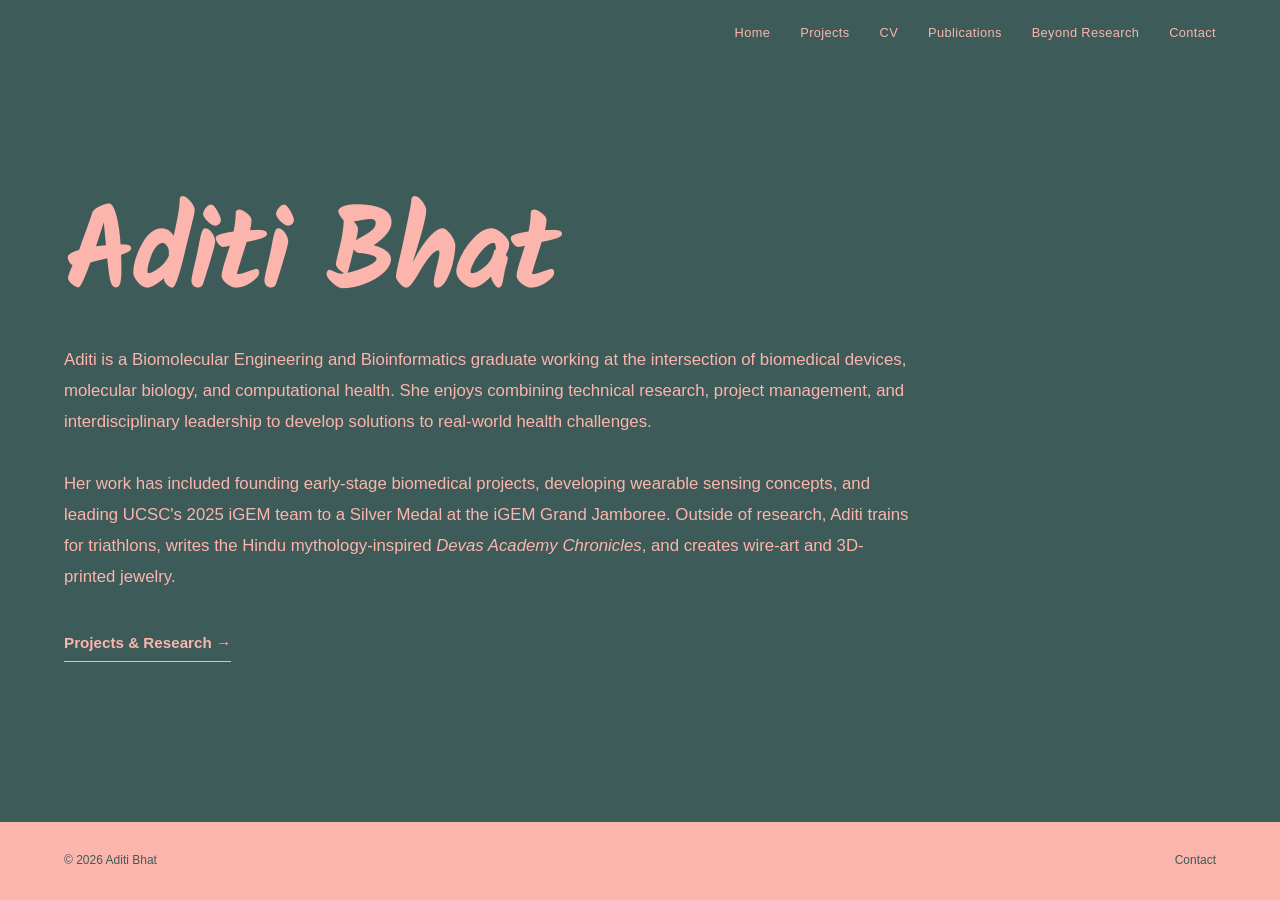
==== commit 9672fcef: "Update index.html" ====
--- a/index.html
+++ b/index.html
@@ -7,20 +7,28 @@
 
     <meta
         name="description"
-        content="Portfolio of Aditi Bhat — bioengineer working across biomedical engineering, wearable technology, computational health, and biological research."
+        content="Portfolio of Aditi Bhat — bioengineer working across biomedical devices, molecular biology, computational health, and interdisciplinary research."
     >
 
     <title>Aditi Bhat | Portfolio</title>
 
+    <link rel="preconnect" href="https://fonts.googleapis.com">
+    <link rel="preconnect" href="https://fonts.gstatic.com" crossorigin>
+
+    <link
+        href="https://fonts.googleapis.com/css2?family=Kalam:wght@400;700&display=swap"
+        rel="stylesheet"
+    >
+
     <link rel="stylesheet" href="style.css">
 </head>
 
+
 <body>
-
-    <!-- NAVIGATION -->
 
     <header>
         <nav class="navbar">
+
             <div class="nav-links">
                 <a href="index.html">Home</a>
                 <a href="projects.html">Projects</a>
@@ -29,11 +37,10 @@
                 <a href="beyond.html">Beyond Research</a>
                 <a href="contact.html">Contact</a>
             </div>
+
         </nav>
     </header>
 
-
-    <!-- HOME -->
 
     <main class="home">
 
@@ -43,16 +50,28 @@
 
                 <h1>Aditi Bhat</h1>
 
-                <!--
-                We can add your new subheading here once you decide
-                exactly what you want it to say.
-
-                Example:
 
                 <p class="home-subheading">
-                    Biomedical engineering, research, and design.
+
+                    Aditi is a Biomolecular Engineering and Bioinformatics
+                    graduate working at the intersection of biomedical
+                    devices, molecular biology, and computational health.
+                    She enjoys combining technical research, project
+                    management, and interdisciplinary leadership to develop
+                    solutions to real-world health challenges.
+
+                    <br><br>
+
+                    Her work has included founding early-stage biomedical
+                    projects, developing wearable sensing concepts, and
+                    leading UCSC's 2025 iGEM team to a Silver Medal at the
+                    iGEM Grand Jamboree. Outside of research, Aditi trains
+                    for triathlons, writes the Hindu mythology-inspired
+                    <em>Devas Academy Chronicles</em>, and creates wire-art
+                    and 3D-printed jewelry.
+
                 </p>
-                -->
+
 
                 <a href="projects.html" class="hero-link">
                     Projects & Research →
@@ -65,14 +84,14 @@
     </main>
 
 
-    <!-- FOOTER -->
+    <footer>
 
-    <footer>
         <p>© 2026 Aditi Bhat</p>
 
         <div class="footer-links">
             <a href="contact.html">Contact</a>
         </div>
+
     </footer>
 
 </body>
--- a/style.css
+++ b/style.css
@@ -1,11 +1,18 @@
 /* =========================================================
    ADITI BHAT — PORTFOLIO
+   ========================================================= */
+
+
+/* =========================================================
+   COLORS + TYPOGRAPHY
    ========================================================= */
 
 :root {
     --teal: #3d5b59;
     --pink: #fcb5ac;
-    --dark-teal: #294341;
+
+    --heading-font: "Kalam", "Comic Sans MS", cursive;
+    --body-font: "Helvetica Neue", Helvetica, Arial, sans-serif;
 }
 
 
@@ -24,30 +31,39 @@
 }
 
 body {
-    font-family: Helvetica, Arial, sans-serif;
+    min-height: 100vh;
+
+    font-family: var(--body-font);
+    font-size: 16px;
+    line-height: 1.7;
+
     background: var(--pink);
     color: var(--teal);
-    line-height: 1.6;
 }
 
 a {
     color: inherit;
 }
 
+p {
+    line-height: 1.8;
+}
+
 
 /* =========================================================
    NAVIGATION
    ========================================================= */
 
 header {
+    width: 100%;
     background: var(--teal);
-    width: 100%;
 }
 
 .navbar {
     max-width: 1300px;
     margin: 0 auto;
-    padding: 25px 5%;
+
+    padding: 22px 5%;
 
     display: flex;
     justify-content: flex-end;
@@ -64,593 +80,609 @@
     color: var(--pink);
     text-decoration: none;
 
-    font-size: 0.82rem;
+    font-family: var(--body-font);
+    font-size: 0.8rem;
     font-weight: 500;
-    letter-spacing: 0.04em;
+
+    letter-spacing: 0.03em;
 
     transition: opacity 0.2s ease;
 }
 
 .nav-links a:hover {
-    opacity: 0.65;
-}
-
-
-/* =========================================================
-   TYPOGRAPHY
-   ========================================================= */
-
-.eyebrow {
-    font-size: 0.72rem;
-    font-weight: 600;
-    letter-spacing: 0.16em;
-    text-transform: uppercase;
-    margin-bottom: 25px;
-}
-
-
-/* =========================================================
-   HOME HERO
-   ========================================================= */
-
-.hero {
+    opacity: 0.6;
+}
+
+
+/* =========================================================
+   HOME
+   ========================================================= */
+
+.home {
+    background: var(--teal);
+}
+
+.home-hero {
     width: 100%;
+
     background: var(--teal);
-}
-
-.hero-content {
+    color: var(--pink);
+}
+
+.home-hero-inner {
     max-width: 1300px;
-    min-height: 72vh;
+    min-height: calc(100vh - 145px);
 
     margin: 0 auto;
-    padding: 90px 5% 110px;
+    padding: 70px 5% 90px;
 
     display: flex;
     flex-direction: column;
     justify-content: center;
-
-    color: var(--pink);
-}
-
-.hero h1 {
-    font-family: Helvetica, Arial, sans-serif;
+    align-items: flex-start;
+}
+
+.home-hero h1 {
+    font-family: var(--heading-font);
+
     font-size: clamp(4.5rem, 9vw, 8.5rem);
     font-weight: 700;
-    letter-spacing: -0.06em;
-    line-height: 0.88;
-
+
+    letter-spacing: -0.04em;
+    line-height: 0.95;
+
+    margin-bottom: 30px;
+}
+
+.home-subheading {
+    max-width: 850px;
+
+    margin-bottom: 38px;
+
+    font-family: var(--body-font);
+    font-size: 1.05rem;
+    font-weight: 400;
+
+    line-height: 1.85;
+}
+
+.hero-link {
+    display: inline-block;
+
+    color: var(--pink);
+    text-decoration: none;
+
+    font-family: var(--body-font);
+    font-size: 0.95rem;
+    font-weight: 600;
+
+    padding-bottom: 5px;
+
+    border-bottom: 1px solid var(--pink);
+
+    transition:
+        opacity 0.2s ease,
+        padding-left 0.2s ease;
+}
+
+.hero-link:hover {
+    opacity: 0.7;
+    padding-left: 7px;
+}
+
+
+/* =========================================================
+   PAGE HEADERS
+   ========================================================= */
+
+.page-header {
+    width: 100%;
+
+    background: var(--teal);
+    color: var(--pink);
+
+    padding: 38px 5% 48px;
+}
+
+.page-header-inner {
+    max-width: 1300px;
+    margin: 0 auto;
+}
+
+.page-header h1 {
+    font-family: var(--heading-font);
+
+    font-size: clamp(2.8rem, 5vw, 4.5rem);
+    font-weight: 700;
+
+    letter-spacing: -0.03em;
+    line-height: 1;
+}
+
+
+/* =========================================================
+   STANDARD CONTENT
+   ========================================================= */
+
+.page-content {
+    max-width: 1300px;
+
+    margin: 0 auto;
+    padding: 80px 5% 110px;
+
+    background: var(--pink);
+}
+
+.section-title,
+.publication-section > h2,
+.interest-entry > h2 {
+    font-family: var(--heading-font);
+
+    font-size: clamp(2rem, 3.5vw, 3.2rem);
+    font-weight: 700;
+
+    letter-spacing: -0.02em;
+    line-height: 1.1;
+}
+
+.section-title {
     margin-bottom: 40px;
 }
 
-.hero h1 span {
+
+/* =========================================================
+   PROJECTS
+   ========================================================= */
+
+.project-entry {
+    display: grid;
+
+    grid-template-columns: minmax(240px, 0.8fr) minmax(0, 1.7fr);
+    gap: 65px;
+
+    padding: 65px 0;
+
+    border-top: 1px solid var(--teal);
+}
+
+.project-entry:last-child {
+    border-bottom: 1px solid var(--teal);
+}
+
+.project-image {
+    width: 100%;
+    aspect-ratio: 4 / 3;
+
+    background: rgba(61, 91, 89, 0.08);
+
+    display: flex;
+    align-items: center;
+    justify-content: center;
+
+    overflow: hidden;
+}
+
+.project-image span {
+    font-size: 0.75rem;
+    opacity: 0.55;
+}
+
+.project-image img {
+    width: 100%;
+    height: 100%;
+
+    object-fit: cover;
+}
+
+.project-details h2 {
+    font-family: var(--heading-font);
+
+    font-size: clamp(2.3rem, 3.7vw, 3.7rem);
+    font-weight: 700;
+
+    letter-spacing: -0.025em;
+    line-height: 1;
+
+    margin-bottom: 25px;
+}
+
+.project-details p {
+    max-width: 780px;
+
+    margin-bottom: 24px;
+
+    font-family: var(--body-font);
+    font-size: 1rem;
+
+    line-height: 1.8;
+}
+
+.role-heading {
+    font-family: var(--heading-font);
+
+    font-size: 1.35rem;
+    font-weight: 700;
+
+    margin-top: 30px;
+    margin-bottom: 10px;
+}
+
+.project-link,
+.interest-link {
+    display: inline-block;
+
+    margin-top: 8px;
+
+    color: var(--teal);
+    text-decoration: none;
+
+    font-family: var(--body-font);
+    font-size: 0.85rem;
+    font-weight: 600;
+
+    padding-bottom: 3px;
+
+    border-bottom: 1px solid var(--teal);
+
+    transition:
+        opacity 0.2s ease,
+        padding-left 0.2s ease;
+}
+
+.project-link:hover,
+.interest-link:hover {
+    opacity: 0.65;
+    padding-left: 5px;
+}
+
+
+/* =========================================================
+   COURSEWORK
+   ========================================================= */
+
+.coursework {
+    margin-top: 110px;
+}
+
+.coursework-entry {
+    display: grid;
+
+    grid-template-columns: 1fr 2fr;
+    gap: 65px;
+
+    padding: 48px 0;
+
+    border-top: 1px solid var(--teal);
+}
+
+.coursework-entry:last-child {
+    border-bottom: 1px solid var(--teal);
+}
+
+.coursework-entry h3 {
+    font-family: var(--heading-font);
+
+    font-size: 1.7rem;
+    font-weight: 700;
+
+    line-height: 1.2;
+}
+
+.coursework-entry p {
+    max-width: 780px;
+
+    font-family: var(--body-font);
+    line-height: 1.8;
+}
+
+
+/* =========================================================
+   CV
+   ========================================================= */
+
+.cv-download {
+    display: inline-block;
+
+    margin-bottom: 70px;
+    padding: 12px 21px;
+
+    background: var(--teal);
     color: var(--pink);
-}
-
-.hero-description {
-    max-width: 680px;
-
-    font-size: 1.15rem;
-    font-weight: 400;
-    line-height: 1.7;
-}
-
-
-/* =========================================================
-   BUTTONS
-   ========================================================= */
-
-.hero-buttons {
-    margin-top: 35px;
-}
-
-.button {
-    display: inline-block;
-
-    padding: 14px 24px;
 
     text-decoration: none;
 
     font-size: 0.8rem;
     font-weight: 600;
-    letter-spacing: 0.05em;
-
-    border: 2px solid var(--pink);
+
+    transition: opacity 0.2s ease;
+}
+
+.cv-download:hover {
+    opacity: 0.75;
+}
+
+.cv-section {
+    display: grid;
+
+    grid-template-columns: minmax(180px, 0.6fr) minmax(0, 2fr);
+    gap: 65px;
+
+    padding: 52px 0;
+
+    border-top: 1px solid var(--teal);
+}
+
+.cv-section:last-child {
+    border-bottom: 1px solid var(--teal);
+}
+
+.cv-section > h2 {
+    font-family: var(--heading-font);
+
+    font-size: 1.5rem;
+    font-weight: 700;
+
+    line-height: 1.2;
+}
+
+.cv-items {
+    display: flex;
+    flex-direction: column;
+    gap: 42px;
+}
+
+.cv-item h3 {
+    font-family: var(--heading-font);
+
+    font-size: 1.45rem;
+    font-weight: 700;
+
+    line-height: 1.3;
+
+    margin-bottom: 5px;
+}
+
+.cv-meta {
+    margin-bottom: 15px;
+
+    font-size: 0.9rem;
+    font-style: italic;
+}
+
+.cv-item p {
+    max-width: 820px;
+    line-height: 1.8;
+}
+
+.cv-item ul {
+    max-width: 820px;
+    padding-left: 20px;
+}
+
+.cv-item li {
+    margin-bottom: 10px;
+    line-height: 1.75;
+}
+
+
+/* =========================================================
+   PUBLICATIONS
+   ========================================================= */
+
+.publication-section {
+    padding: 60px 0;
+
+    border-top: 1px solid var(--teal);
+}
+
+.publication-section:last-child {
+    border-bottom: 1px solid var(--teal);
+}
+
+.publication-section > h2 {
+    margin-bottom: 38px;
+}
+
+.publication-entry {
+    max-width: 880px;
+    margin-bottom: 48px;
+}
+
+.publication-entry h3 {
+    margin-bottom: 10px;
+
+    font-family: var(--heading-font);
+
+    font-size: 1.55rem;
+    font-weight: 700;
+
+    line-height: 1.3;
+}
+
+.publication-entry p {
+    margin-bottom: 12px;
+    line-height: 1.8;
+}
+
+
+/* =========================================================
+   IMAGE CAROUSEL PLACEHOLDERS
+   ========================================================= */
+
+.carousel {
+    max-width: 900px;
+}
+
+.carousel-image {
+    width: 100%;
+    aspect-ratio: 16 / 9;
+
+    background: rgba(61, 91, 89, 0.08);
+
+    display: flex;
+    align-items: center;
+    justify-content: center;
+
+    overflow: hidden;
+}
+
+.carousel-image span {
+    font-size: 0.8rem;
+    opacity: 0.55;
+}
+
+.carousel-image img {
+    width: 100%;
+    height: 100%;
+
+    object-fit: cover;
+}
+
+.carousel-caption {
+    margin-top: 14px;
+
+    font-size: 0.9rem;
+    line-height: 1.6;
+}
+
+
+/* =========================================================
+   SIMPLE LISTS
+   ========================================================= */
+
+.simple-list {
+    list-style: none;
+
+    max-width: 880px;
+
+    margin-top: 40px;
+}
+
+.simple-list li {
+    padding: 20px 0;
+
+    border-top: 1px solid rgba(61, 91, 89, 0.45);
+
+    line-height: 1.7;
+}
+
+.simple-list li:last-child {
+    border-bottom: 1px solid rgba(61, 91, 89, 0.45);
+}
+
+
+/* =========================================================
+   BEYOND RESEARCH
+   ========================================================= */
+
+.interest-entry {
+    padding: 65px 0;
+
+    border-top: 1px solid var(--teal);
+}
+
+.interest-entry:last-child {
+    border-bottom: 1px solid var(--teal);
+}
+
+.interest-entry > h2 {
+    margin-bottom: 30px;
+}
+
+.interest-entry .carousel {
+    margin-bottom: 30px;
+}
+
+.interest-description {
+    max-width: 800px;
+
+    font-size: 1rem;
+    line-height: 1.8;
+}
+
+.interest-description + .interest-description {
+    margin-top: 20px;
+}
+
+.interest-link {
+    margin-top: 22px;
+}
+
+
+/* =========================================================
+   CONTACT
+   ========================================================= */
+
+.contact-list {
+    list-style: none;
+
+    max-width: 900px;
+}
+
+.contact-list li {
+    border-top: 1px solid var(--teal);
+}
+
+.contact-list li:last-child {
+    border-bottom: 1px solid var(--teal);
+}
+
+.contact-list a {
+    display: flex;
+
+    justify-content: space-between;
+    align-items: center;
+
+    width: 100%;
+
+    padding: 26px 0;
+
+    color: var(--teal);
+    text-decoration: none;
+
+    font-size: clamp(1.2rem, 2.5vw, 1.7rem);
+    font-weight: 500;
 
     transition:
-        background 0.2s ease,
-        color 0.2s ease;
-}
-
-.hero .primary {
+        padding-left 0.2s ease,
+        opacity 0.2s ease;
+}
+
+.contact-list a:hover {
+    padding-left: 8px;
+    opacity: 0.65;
+}
+
+
+/* =========================================================
+   FOOTER
+   ========================================================= */
+
+footer {
+    width: 100%;
+
+    padding: 28px 5%;
+
     background: var(--pink);
     color: var(--teal);
-}
-
-.hero .primary:hover {
-    background: transparent;
-    color: var(--pink);
-}
-
-.page-header .primary {
-    background: var(--teal);
-    color: var(--pink);
-    border-color: var(--teal);
-}
-
-.page-header .primary:hover {
-    background: transparent;
-    color: var(--teal);
-}
-
-
-/* =========================================================
-   HOME — SELECTED WORK
-   ========================================================= */
-
-.selected-work {
-    max-width: 1300px;
-    margin: 0 auto;
-    padding: 110px 5% 130px;
-
-    background: var(--pink);
-}
-
-.section-heading {
-    margin-bottom: 65px;
-}
-
-.section-heading h2 {
-    font-size: clamp(3rem, 6vw, 5.5rem);
-    font-weight: 700;
-    letter-spacing: -0.05em;
-    line-height: 0.95;
-}
-
-.project-grid {
-    display: grid;
-    grid-template-columns: repeat(2, 1fr);
-    gap: 0;
-
-    border-top: 2px solid var(--teal);
-}
-
-.project-card {
-    min-height: 390px;
-    padding: 40px;
-
-    color: var(--teal);
-    background: var(--pink);
-
-    text-decoration: none;
-
-    display: flex;
-    flex-direction: column;
-    justify-content: space-between;
-
-    border-bottom: 2px solid var(--teal);
-
-    transition:
-        background 0.2s ease,
-        color 0.2s ease;
-}
-
-.project-card:nth-child(even) {
-    border-right: 1px solid var(--teal);
-}
-
-.project-card:nth-child(odd) {
-    border-left: 1px solid var(--teal);
-}
-
-.project-card.featured {
-    grid-column: span 2;
-
-    border-left: none;
-    border-right: none;
-}
-
-.project-card:hover {
-    background: var(--teal);
-    color: var(--pink);
-}
-
-.project-number {
-    font-size: 0.8rem;
-    font-weight: 600;
-}
-
-.project-type {
-    font-size: 0.68rem;
-    font-weight: 600;
-    letter-spacing: 0.12em;
-    margin-bottom: 15px;
-}
-
-.project-info h3 {
-    font-size: clamp(2.5rem, 4vw, 4rem);
-    font-weight: 700;
-    letter-spacing: -0.04em;
-    line-height: 1;
-
-    margin-bottom: 20px;
-}
-
-.project-info > p:not(.project-type) {
-    max-width: 550px;
-    line-height: 1.7;
-    margin-bottom: 25px;
-}
-
-.project-info span {
-    font-size: 0.78rem;
-    font-weight: 600;
-}
-
-
-/* =========================================================
-   PAGE HEADERS
-   ========================================================= */
-
-.page-header {
-    width: 100%;
-    max-width: none;
-
-    background: var(--teal);
-    color: var(--pink);
-
-    padding: 100px max(5%, calc((100vw - 1300px) / 2 + 5%)) 110px;
-}
-
-.page-header h1 {
-    max-width: 1100px;
-
-    font-size: clamp(4rem, 8vw, 7.5rem);
-    font-weight: 700;
-    letter-spacing: -0.06em;
-    line-height: 0.9;
-
-    margin-bottom: 40px;
-}
-
-.page-header h1 span {
-    color: var(--pink);
-}
-
-.page-header > p:not(.eyebrow) {
-    max-width: 650px;
-    font-size: 1.1rem;
-    line-height: 1.7;
-}
-
-.page-header .button {
-    margin-top: 35px;
-}
-
-
-/* =========================================================
-   PROJECTS & RESEARCH
-   ========================================================= */
-
-.project-list {
-    max-width: 1300px;
-    margin: 0 auto;
-    padding: 100px 5% 130px;
-}
-
-.research-project {
-    display: grid;
-    grid-template-columns: 1fr 2fr;
-    gap: 70px;
-
-    padding: 65px 0;
-
-    border-top: 2px solid var(--teal);
-}
-
-.research-project:last-child {
-    border-bottom: 2px solid var(--teal);
-}
-
-.project-label {
-    display: flex;
-    flex-direction: column;
-    gap: 20px;
-}
-
-.project-label span {
-    font-size: 1rem;
-    font-weight: 700;
-}
-
-.project-label p {
-    font-size: 0.68rem;
-    font-weight: 600;
-    letter-spacing: 0.12em;
-}
-
-.research-project-content {
-    max-width: 720px;
-}
-
-.research-project-content h2 {
-    font-size: clamp(2.8rem, 5vw, 5rem);
-    font-weight: 700;
-    letter-spacing: -0.05em;
-    line-height: 1;
-
-    margin-bottom: 15px;
-}
-
-.project-subtitle {
-    font-size: 1.25rem;
-    font-weight: 600;
-
-    margin-bottom: 25px;
-}
-
-.research-project-content > p:not(.project-subtitle) {
-    max-width: 650px;
-    line-height: 1.8;
-    margin-bottom: 30px;
-}
-
-.text-link {
-    color: var(--teal);
-    text-decoration: none;
-
-    font-size: 0.8rem;
-    font-weight: 600;
-
-    border-bottom: 1px solid var(--teal);
-    padding-bottom: 4px;
-}
-
-
-/* =========================================================
-   CV
-   ========================================================= */
-
-.cv-preview {
-    max-width: 1300px;
-    margin: 0 auto;
-    padding: 100px 5% 130px;
-
-    display: grid;
-    grid-template-columns: repeat(3, 1fr);
-    gap: 0;
-}
-
-.cv-category {
-    min-height: 320px;
-    padding: 40px;
-
-    border: 2px solid var(--teal);
-    margin-right: -2px;
-
-    display: flex;
-    flex-direction: column;
-
-    background: var(--pink);
-}
-
-.cv-category > p:first-child {
-    font-size: 0.68rem;
-    font-weight: 600;
-    letter-spacing: 0.14em;
-
-    margin-bottom: auto;
-}
-
-.cv-category h2 {
-    font-size: 2rem;
-    font-weight: 700;
-    letter-spacing: -0.04em;
-    line-height: 1.05;
-
-    margin-bottom: 20px;
-}
-
-.cv-category > p:last-child {
-    line-height: 1.7;
-}
-
-
-/* =========================================================
-   PUBLICATIONS & RECOGNITION
-   ========================================================= */
-
-.recognition-section {
-    max-width: 1300px;
-    margin: 0 auto;
-    padding: 100px 5% 130px;
-}
-
-.recognition-category {
-    display: grid;
-    grid-template-columns: 1fr 2fr;
-    gap: 70px;
-
-    padding: 60px 0;
-
-    border-top: 2px solid var(--teal);
-}
-
-.recognition-category:last-child {
-    border-bottom: 2px solid var(--teal);
-}
-
-.recognition-category > .eyebrow {
-    margin: 0;
-}
-
-.recognition-category > h2 {
-    font-size: clamp(2.5rem, 4vw, 4rem);
-    font-weight: 700;
-    letter-spacing: -0.04em;
-    line-height: 1;
-}
-
-.recognition-list {
-    grid-column: 2;
-}
-
-
-/* =========================================================
-   BEYOND RESEARCH
-   ========================================================= */
-
-.interest-grid {
-    max-width: 1300px;
-    margin: 0 auto;
-    padding: 100px 5% 130px;
-
-    display: grid;
-    grid-template-columns: repeat(2, 1fr);
-}
-
-.interest-card {
-    min-height: 380px;
-    padding: 45px;
-
-    border: 2px solid var(--teal);
-    margin-right: -2px;
-    margin-bottom: -2px;
-
-    display: flex;
-    flex-direction: column;
-    justify-content: flex-end;
-
-    background: var(--pink);
-
-    transition:
-        background 0.2s ease,
-        color 0.2s ease;
-}
-
-.interest-card > p:first-child {
-    font-size: 0.68rem;
-    font-weight: 600;
-    letter-spacing: 0.15em;
-
-    margin-bottom: auto;
-}
-
-.interest-card h2 {
-    font-size: clamp(2.5rem, 4vw, 4rem);
-    font-weight: 700;
-    letter-spacing: -0.04em;
-
-    margin-bottom: 20px;
-}
-
-.interest-card > p:last-child {
-    max-width: 500px;
-    line-height: 1.7;
-}
-
-.interest-card:hover {
-    background: var(--teal);
-    color: var(--pink);
-}
-
-
-/* =========================================================
-   CONTACT
-   ========================================================= */
-
-.contact-page {
-    min-height: 75vh;
-
-    background: var(--teal);
-    color: var(--pink);
-
-    padding: 100px max(5%, calc((100vw - 1300px) / 2 + 5%)) 120px;
-}
-
-.contact-page h1 {
-    font-size: clamp(5rem, 10vw, 9rem);
-    font-weight: 700;
-    letter-spacing: -0.07em;
-    line-height: 0.8;
-
-    margin-bottom: 50px;
-}
-
-.contact-page h1 span {
-    color: var(--pink);
-}
-
-.contact-intro {
-    max-width: 650px;
-
-    font-size: 1.1rem;
-    line-height: 1.8;
-
-    margin-bottom: 70px;
-}
-
-.contact-links {
-    border-top: 2px solid var(--pink);
-}
-
-.contact-links a {
-    display: grid;
-    grid-template-columns: 1fr 2fr;
-
-    padding: 30px 0;
-
-    color: var(--pink);
-    text-decoration: none;
-
-    border-bottom: 2px solid var(--pink);
-
-    font-size: 1.5rem;
-    font-weight: 600;
-
-    transition: padding 0.2s ease;
-}
-
-.contact-links a span {
-    font-size: 0.68rem;
-    font-weight: 600;
-    letter-spacing: 0.14em;
-}
-
-.contact-links a:hover {
-    padding-left: 15px;
-}
-
-
-/* =========================================================
-   FOOTER
-   ========================================================= */
-
-footer {
-    width: 100%;
-
-    padding: 35px max(5%, calc((100vw - 1300px) / 2 + 5%));
+
+    border-top: 1px solid var(--teal);
 
     display: flex;
     justify-content: space-between;
     align-items: center;
 
-    background: var(--pink);
-    color: var(--teal);
-
-    border-top: 2px solid var(--teal);
-
-    font-size: 0.8rem;
+    font-size: 0.75rem;
 }
 
 .footer-links {
     display: flex;
-    gap: 25px;
+    gap: 20px;
 }
 
 .footer-links a {
     color: var(--teal);
     text-decoration: none;
-    font-weight: 600;
 }
 
 
@@ -662,152 +694,107 @@
 
     .navbar {
         justify-content: center;
-        padding: 20px 5%;
+        padding: 18px 6%;
     }
 
     .nav-links {
+        justify-content: center;
         flex-wrap: wrap;
-        justify-content: center;
-        gap: 12px 20px;
+
+        gap: 10px 18px;
     }
 
     .nav-links a {
-        font-size: 0.7rem;
-    }
-
-
-    /* Home */
-
-    .hero-content {
-        min-height: 65vh;
-        padding: 80px 7%;
-    }
-
-    .hero h1 {
-        font-size: clamp(4rem, 17vw, 6.5rem);
-    }
-
-    .hero-description {
-        font-size: 1rem;
-    }
-
-
-    /* Selected work */
-
-    .selected-work {
-        padding: 80px 7% 100px;
-    }
-
-    .project-grid {
+        font-size: 0.68rem;
+    }
+
+
+    .home-hero-inner {
+        min-height: calc(100vh - 160px);
+
+        padding: 65px 7% 80px;
+    }
+
+    .home-hero h1 {
+        font-size: clamp(4rem, 18vw, 6.5rem);
+        margin-bottom: 25px;
+    }
+
+    .home-subheading {
+        font-size: 0.98rem;
+    }
+
+
+    .page-header {
+        padding: 32px 7% 40px;
+    }
+
+    .page-header h1 {
+        font-size: clamp(2.7rem, 12vw, 4rem);
+    }
+
+
+    .page-content {
+        padding: 60px 7% 85px;
+    }
+
+
+    .project-entry {
         grid-template-columns: 1fr;
-    }
-
-    .project-card,
-    .project-card.featured {
-        grid-column: span 1;
-
-        border-left: none;
-        border-right: none;
-
-        min-height: 330px;
-        padding: 35px 0;
-    }
-
-
-    /* Page headers */
-
-    .page-header {
-        padding: 80px 7% 90px;
-    }
-
-    .page-header h1 {
-        font-size: clamp(3.5rem, 15vw, 5.5rem);
-    }
-
-
-    /* Projects */
-
-    .project-list {
-        padding: 70px 7% 100px;
-    }
-
-    .research-project {
+
+        gap: 32px;
+
+        padding: 52px 0;
+    }
+
+    .project-image {
+        max-width: 600px;
+    }
+
+
+    .coursework {
+        margin-top: 75px;
+    }
+
+    .coursework-entry {
         grid-template-columns: 1fr;
-        gap: 30px;
+
+        gap: 18px;
+
+        padding: 38px 0;
+    }
+
+
+    .cv-download {
+        margin-bottom: 45px;
+    }
+
+    .cv-section {
+        grid-template-columns: 1fr;
+
+        gap: 28px;
+
+        padding: 42px 0;
+    }
+
+
+    .publication-section {
         padding: 50px 0;
     }
 
 
-    /* CV */
-
-    .cv-preview {
-        padding: 70px 7% 100px;
-        grid-template-columns: 1fr;
-    }
-
-    .cv-category {
-        min-height: 270px;
-        margin-right: 0;
-        margin-bottom: -2px;
-    }
-
-
-    /* Recognition */
-
-    .recognition-section {
-        padding: 70px 7% 100px;
-    }
-
-    .recognition-category {
-        grid-template-columns: 1fr;
-        gap: 25px;
-        padding: 50px 0;
-    }
-
-    .recognition-list {
-        grid-column: 1;
-    }
-
-
-    /* Beyond research */
-
-    .interest-grid {
-        padding: 70px 7% 100px;
-        grid-template-columns: 1fr;
-    }
-
-    .interest-card {
-        min-height: 320px;
-        margin-right: 0;
-    }
-
-
-    /* Contact */
-
-    .contact-page {
-        padding: 80px 7% 100px;
-    }
-
-    .contact-page h1 {
-        font-size: clamp(4rem, 20vw, 7rem);
-    }
-
-    .contact-links a {
-        grid-template-columns: 1fr;
-        gap: 10px;
-
-        font-size: 1.2rem;
-    }
-
-
-    /* Footer */
+    .interest-entry {
+        padding: 52px 0;
+    }
+
 
     footer {
-        padding: 30px 7%;
+        padding: 24px 7%;
 
         flex-direction: column;
         align-items: flex-start;
-        gap: 18px;
+
+        gap: 14px;
     }
 }
 
@@ -818,20 +805,15 @@
 
 @media (max-width: 500px) {
 
-    .hero h1 {
-        letter-spacing: -0.07em;
-    }
-
-    .section-heading h2 {
-        font-size: 2.8rem;
-    }
-
-    .project-info h3 {
+    .home-hero h1 {
+        font-size: 4rem;
+    }
+
+    .project-details h2 {
         font-size: 2.5rem;
     }
 
-    .interest-card {
-        padding: 30px;
-    }
-
-}
+    .contact-list a {
+        font-size: 1.1rem;
+    }
+}
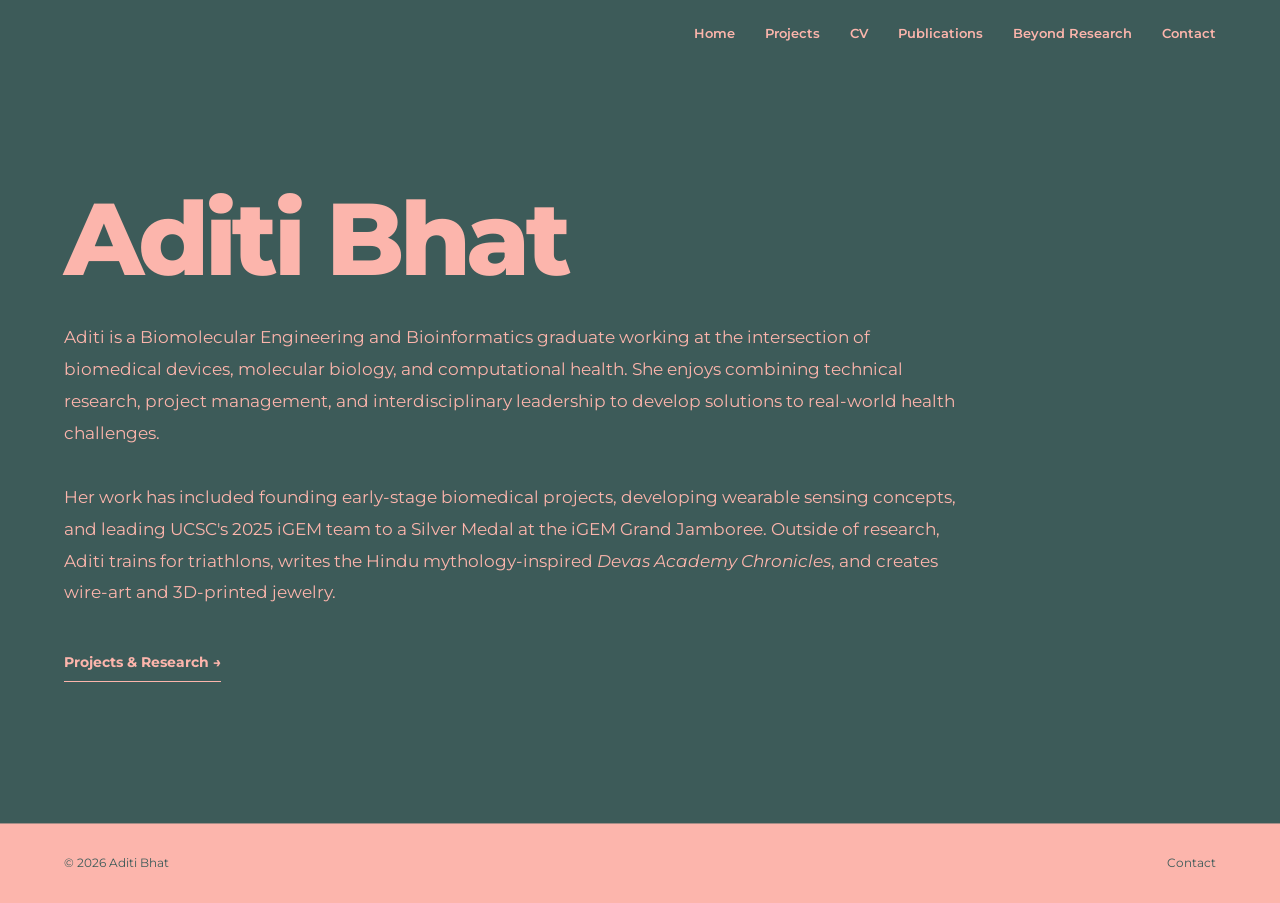
==== commit ef520c32: "Update index.html" ====
--- a/index.html
+++ b/index.html
@@ -13,14 +13,14 @@
     <title>Aditi Bhat | Portfolio</title>
 
     <link rel="preconnect" href="https://fonts.googleapis.com">
-    <link rel="preconnect" href="https://fonts.gstatic.com" crossorigin>
+<link rel="preconnect" href="https://fonts.gstatic.com" crossorigin>
 
-    <link
-        href="https://fonts.googleapis.com/css2?family=Kalam:wght@400;700&display=swap"
-        rel="stylesheet"
-    >
+<link
+    href="https://fonts.googleapis.com/css2?family=Montserrat:wght@400;500;600;700;800&display=swap"
+    rel="stylesheet"
+>
 
-    <link rel="stylesheet" href="style.css">
+<link rel="stylesheet" href="style.css">
 </head>
 
 
--- a/style.css
+++ b/style.css
@@ -1,18 +1,12 @@
 /* =========================================================
    ADITI BHAT — PORTFOLIO
-   ========================================================= */
-
-
-/* =========================================================
-   COLORS + TYPOGRAPHY
    ========================================================= */
 
 :root {
     --teal: #3d5b59;
     --pink: #fcb5ac;
 
-    --heading-font: "Kalam", "Comic Sans MS", cursive;
-    --body-font: "Helvetica Neue", Helvetica, Arial, sans-serif;
+    --font: "Montserrat", Arial, sans-serif;
 }
 
 
@@ -33,12 +27,13 @@
 body {
     min-height: 100vh;
 
-    font-family: var(--body-font);
-    font-size: 16px;
-    line-height: 1.7;
-
     background: var(--pink);
     color: var(--teal);
+
+    font-family: var(--font);
+    font-size: 17px;
+    font-weight: 400;
+    line-height: 1.9;
 }
 
 a {
@@ -46,7 +41,7 @@
 }
 
 p {
-    line-height: 1.8;
+    line-height: 1.9;
 }
 
 
@@ -62,7 +57,6 @@
 .navbar {
     max-width: 1300px;
     margin: 0 auto;
-
     padding: 22px 5%;
 
     display: flex;
@@ -80,11 +74,8 @@
     color: var(--pink);
     text-decoration: none;
 
-    font-family: var(--body-font);
     font-size: 0.8rem;
-    font-weight: 500;
-
-    letter-spacing: 0.03em;
+    font-weight: 600;
 
     transition: opacity 0.2s ease;
 }
@@ -123,27 +114,24 @@
 }
 
 .home-hero h1 {
-    font-family: var(--heading-font);
-
-    font-size: clamp(4.5rem, 9vw, 8.5rem);
-    font-weight: 700;
-
-    letter-spacing: -0.04em;
+    font-size: clamp(4rem, 8vw, 7.5rem);
+    font-weight: 800;
+
+    letter-spacing: -0.045em;
     line-height: 0.95;
 
-    margin-bottom: 30px;
+    margin-bottom: 35px;
 }
 
 .home-subheading {
-    max-width: 850px;
-
-    margin-bottom: 38px;
-
-    font-family: var(--body-font);
+    max-width: 900px;
+
+    margin-bottom: 40px;
+
     font-size: 1.05rem;
     font-weight: 400;
 
-    line-height: 1.85;
+    line-height: 1.9;
 }
 
 .hero-link {
@@ -152,11 +140,10 @@
     color: var(--pink);
     text-decoration: none;
 
-    font-family: var(--body-font);
-    font-size: 0.95rem;
-    font-weight: 600;
-
-    padding-bottom: 5px;
+    font-size: 0.9rem;
+    font-weight: 700;
+
+    padding-bottom: 4px;
 
     border-bottom: 1px solid var(--pink);
 
@@ -181,7 +168,7 @@
     background: var(--teal);
     color: var(--pink);
 
-    padding: 38px 5% 48px;
+    padding: 35px 5% 45px;
 }
 
 .page-header-inner {
@@ -190,13 +177,11 @@
 }
 
 .page-header h1 {
-    font-family: var(--heading-font);
-
-    font-size: clamp(2.8rem, 5vw, 4.5rem);
-    font-weight: 700;
-
-    letter-spacing: -0.03em;
-    line-height: 1;
+    font-size: clamp(2.6rem, 5vw, 4.2rem);
+    font-weight: 800;
+
+    letter-spacing: -0.04em;
+    line-height: 1.05;
 }
 
 
@@ -216,13 +201,11 @@
 .section-title,
 .publication-section > h2,
 .interest-entry > h2 {
-    font-family: var(--heading-font);
-
-    font-size: clamp(2rem, 3.5vw, 3.2rem);
-    font-weight: 700;
-
-    letter-spacing: -0.02em;
-    line-height: 1.1;
+    font-size: clamp(1.9rem, 3.5vw, 3rem);
+    font-weight: 800;
+
+    letter-spacing: -0.035em;
+    line-height: 1.15;
 }
 
 .section-title {
@@ -237,88 +220,77 @@
 .project-entry {
     display: grid;
 
-    grid-template-columns: minmax(240px, 0.8fr) minmax(0, 1.7fr);
+    grid-template-columns: minmax(260px, 0.85fr) minmax(0, 1.65fr);
     gap: 65px;
 
-    padding: 65px 0;
-
-    border-top: 1px solid var(--teal);
+    padding: 70px 0;
+
+    border-top: 1px solid rgba(61, 91, 89, 0.45);
 }
 
 .project-entry:last-child {
-    border-bottom: 1px solid var(--teal);
+    border-bottom: 1px solid rgba(61, 91, 89, 0.45);
 }
 
 .project-image {
     width: 100%;
-    aspect-ratio: 4 / 3;
-
-    background: rgba(61, 91, 89, 0.08);
-
-    display: flex;
-    align-items: center;
+
+    display: flex;
+    align-items: flex-start;
     justify-content: center;
 
     overflow: hidden;
 }
 
-.project-image span {
-    font-size: 0.75rem;
-    opacity: 0.55;
-}
-
 .project-image img {
-    width: 100%;
-    height: 100%;
-
-    object-fit: cover;
+    display: block;
+
+    width: 100%;
+    height: auto;
+
+    max-height: 430px;
+
+    object-fit: contain;
 }
 
 .project-details h2 {
-    font-family: var(--heading-font);
-
-    font-size: clamp(2.3rem, 3.7vw, 3.7rem);
-    font-weight: 700;
-
-    letter-spacing: -0.025em;
-    line-height: 1;
-
-    margin-bottom: 25px;
+    font-size: clamp(2rem, 3.7vw, 3.3rem);
+    font-weight: 800;
+
+    letter-spacing: -0.035em;
+    line-height: 1.05;
+
+    margin-bottom: 28px;
 }
 
 .project-details p {
-    max-width: 780px;
-
-    margin-bottom: 24px;
-
-    font-family: var(--body-font);
+    max-width: 800px;
+
+    margin-bottom: 26px;
+
     font-size: 1rem;
-
-    line-height: 1.8;
+    line-height: 1.9;
 }
 
 .role-heading {
-    font-family: var(--heading-font);
-
-    font-size: 1.35rem;
-    font-weight: 700;
-
-    margin-top: 30px;
-    margin-bottom: 10px;
+    font-size: 1.15rem;
+    font-weight: 800;
+
+    margin-top: 35px;
+    margin-bottom: 12px;
 }
 
 .project-link,
 .interest-link {
     display: inline-block;
 
-    margin-top: 8px;
+    margin-top: 10px;
 
     color: var(--teal);
     text-decoration: none;
 
-    font-family: var(--body-font);
     font-size: 0.85rem;
-    font-weight: 600;
+    font-weight: 700;
 
     padding-bottom: 3px;
 
@@ -350,29 +322,25 @@
     grid-template-columns: 1fr 2fr;
     gap: 65px;
 
-    padding: 48px 0;
-
-    border-top: 1px solid var(--teal);
+    padding: 50px 0;
+
+    border-top: 1px solid rgba(61, 91, 89, 0.45);
 }
 
 .coursework-entry:last-child {
-    border-bottom: 1px solid var(--teal);
+    border-bottom: 1px solid rgba(61, 91, 89, 0.45);
 }
 
 .coursework-entry h3 {
-    font-family: var(--heading-font);
-
-    font-size: 1.7rem;
-    font-weight: 700;
-
-    line-height: 1.2;
+    font-size: 1.35rem;
+    font-weight: 800;
+
+    line-height: 1.35;
 }
 
 .coursework-entry p {
-    max-width: 780px;
-
-    font-family: var(--body-font);
-    line-height: 1.8;
+    max-width: 800px;
+    line-height: 1.9;
 }
 
 
@@ -384,7 +352,7 @@
     display: inline-block;
 
     margin-bottom: 70px;
-    padding: 12px 21px;
+    padding: 13px 22px;
 
     background: var(--teal);
     color: var(--pink);
@@ -392,7 +360,7 @@
     text-decoration: none;
 
     font-size: 0.8rem;
-    font-weight: 600;
+    font-weight: 700;
 
     transition: opacity 0.2s ease;
 }
@@ -404,113 +372,202 @@
 .cv-section {
     display: grid;
 
-    grid-template-columns: minmax(180px, 0.6fr) minmax(0, 2fr);
+    grid-template-columns: minmax(190px, 0.6fr) minmax(0, 2fr);
     gap: 65px;
 
-    padding: 52px 0;
-
-    border-top: 1px solid var(--teal);
+    padding: 55px 0;
+
+    border-top: 1px solid rgba(61, 91, 89, 0.45);
 }
 
 .cv-section:last-child {
-    border-bottom: 1px solid var(--teal);
+    border-bottom: 1px solid rgba(61, 91, 89, 0.45);
 }
 
 .cv-section > h2 {
-    font-family: var(--heading-font);
-
-    font-size: 1.5rem;
-    font-weight: 700;
-
-    line-height: 1.2;
+    font-size: 1.35rem;
+    font-weight: 800;
+
+    line-height: 1.3;
 }
 
 .cv-items {
     display: flex;
     flex-direction: column;
-    gap: 42px;
+    gap: 45px;
 }
 
 .cv-item h3 {
-    font-family: var(--heading-font);
-
-    font-size: 1.45rem;
-    font-weight: 700;
-
-    line-height: 1.3;
-
-    margin-bottom: 5px;
+    font-size: 1.2rem;
+    font-weight: 800;
+
+    line-height: 1.4;
+
+    margin-bottom: 7px;
 }
 
 .cv-meta {
-    margin-bottom: 15px;
+    margin-bottom: 16px;
 
     font-size: 0.9rem;
     font-style: italic;
 }
 
 .cv-item p {
-    max-width: 820px;
-    line-height: 1.8;
+    max-width: 850px;
+    line-height: 1.9;
 }
 
 .cv-item ul {
-    max-width: 820px;
-    padding-left: 20px;
+    max-width: 850px;
+    padding-left: 22px;
 }
 
 .cv-item li {
-    margin-bottom: 10px;
+    margin-bottom: 12px;
+    line-height: 1.85;
+}
+
+
+/* =========================================================
+   PUBLICATIONS
+   ========================================================= */
+
+.publication-section {
+    padding: 65px 0;
+}
+
+.publication-section + .publication-section {
+    border-top: 1px solid rgba(61, 91, 89, 0.45);
+}
+
+.publication-section > h2 {
+    margin-bottom: 42px;
+}
+
+.publication-entry {
+    max-width: 900px;
+    margin-bottom: 55px;
+}
+
+.publication-entry h3 {
+    margin-bottom: 12px;
+
+    font-size: 1.3rem;
+    font-weight: 800;
+
+    line-height: 1.4;
+}
+
+.publication-entry p {
+    margin-bottom: 14px;
+    line-height: 1.9;
+}
+
+
+/* =========================================================
+   PRESENTATION GALLERY
+   ========================================================= */
+
+.presentation-gallery {
+    display: grid;
+
+    grid-template-columns: repeat(2, minmax(0, 1fr));
+    gap: 45px 30px;
+
+    margin-bottom: 60px;
+}
+
+.presentation-card img {
+    width: 100%;
+    height: 320px;
+
+    object-fit: cover;
+
+    display: block;
+}
+
+.presentation-card p {
+    margin-top: 15px;
+
+    font-size: 0.9rem;
+    line-height: 1.65;
+}
+
+
+/* =========================================================
+   CONFERENCE / PRESENTATION LIST
+   ========================================================= */
+
+.conference-list {
+    display: flex;
+    flex-direction: column;
+
+    gap: 35px;
+
+    max-width: 950px;
+}
+
+.conference-entry h3 {
+    font-size: 1.05rem;
+    font-weight: 800;
+
+    margin-bottom: 5px;
+}
+
+.conference-entry p {
+    font-size: 0.95rem;
     line-height: 1.75;
 }
 
 
 /* =========================================================
-   PUBLICATIONS
-   ========================================================= */
-
-.publication-section {
-    padding: 60px 0;
-
-    border-top: 1px solid var(--teal);
-}
-
-.publication-section:last-child {
-    border-bottom: 1px solid var(--teal);
-}
-
-.publication-section > h2 {
-    margin-bottom: 38px;
-}
-
-.publication-entry {
-    max-width: 880px;
-    margin-bottom: 48px;
-}
-
-.publication-entry h3 {
-    margin-bottom: 10px;
-
-    font-family: var(--heading-font);
-
-    font-size: 1.55rem;
-    font-weight: 700;
-
-    line-height: 1.3;
-}
-
-.publication-entry p {
-    margin-bottom: 12px;
-    line-height: 1.8;
-}
-
-
-/* =========================================================
-   IMAGE CAROUSEL PLACEHOLDERS
-   ========================================================= */
+   AWARDS
+   ========================================================= */
+
+.awards-list {
+    display: flex;
+    flex-direction: column;
+
+    gap: 42px;
+
+    max-width: 950px;
+}
+
+.award-entry h3 {
+    font-size: 1.1rem;
+    font-weight: 800;
+
+    margin-bottom: 8px;
+}
+
+.award-entry p {
+    font-size: 0.95rem;
+    line-height: 1.85;
+}
+
+
+/* =========================================================
+   BEYOND RESEARCH
+   ========================================================= */
+
+.interest-entry {
+    padding: 70px 0;
+
+    border-top: 1px solid rgba(61, 91, 89, 0.45);
+}
+
+.interest-entry:last-child {
+    border-bottom: 1px solid rgba(61, 91, 89, 0.45);
+}
+
+.interest-entry > h2 {
+    margin-bottom: 32px;
+}
 
 .carousel {
     max-width: 900px;
+    margin-bottom: 35px;
 }
 
 .carousel-image {
@@ -524,6 +581,13 @@
     justify-content: center;
 
     overflow: hidden;
+}
+
+.carousel-image img {
+    width: 100%;
+    height: 100%;
+
+    object-fit: cover;
 }
 
 .carousel-image span {
@@ -531,80 +595,21 @@
     opacity: 0.55;
 }
 
-.carousel-image img {
-    width: 100%;
-    height: 100%;
-
-    object-fit: cover;
-}
-
 .carousel-caption {
     margin-top: 14px;
 
     font-size: 0.9rem;
-    line-height: 1.6;
-}
-
-
-/* =========================================================
-   SIMPLE LISTS
-   ========================================================= */
-
-.simple-list {
-    list-style: none;
-
-    max-width: 880px;
-
-    margin-top: 40px;
-}
-
-.simple-list li {
-    padding: 20px 0;
-
-    border-top: 1px solid rgba(61, 91, 89, 0.45);
-
     line-height: 1.7;
 }
 
-.simple-list li:last-child {
-    border-bottom: 1px solid rgba(61, 91, 89, 0.45);
-}
-
-
-/* =========================================================
-   BEYOND RESEARCH
-   ========================================================= */
-
-.interest-entry {
-    padding: 65px 0;
-
-    border-top: 1px solid var(--teal);
-}
-
-.interest-entry:last-child {
-    border-bottom: 1px solid var(--teal);
-}
-
-.interest-entry > h2 {
-    margin-bottom: 30px;
-}
-
-.interest-entry .carousel {
-    margin-bottom: 30px;
-}
-
 .interest-description {
-    max-width: 800px;
+    max-width: 820px;
 
     font-size: 1rem;
-    line-height: 1.8;
+    line-height: 1.9;
 }
 
 .interest-description + .interest-description {
-    margin-top: 20px;
-}
-
-.interest-link {
     margin-top: 22px;
 }
 
@@ -620,11 +625,11 @@
 }
 
 .contact-list li {
-    border-top: 1px solid var(--teal);
+    border-top: 1px solid rgba(61, 91, 89, 0.45);
 }
 
 .contact-list li:last-child {
-    border-bottom: 1px solid var(--teal);
+    border-bottom: 1px solid rgba(61, 91, 89, 0.45);
 }
 
 .contact-list a {
@@ -635,13 +640,13 @@
 
     width: 100%;
 
-    padding: 26px 0;
+    padding: 28px 0;
 
     color: var(--teal);
     text-decoration: none;
 
-    font-size: clamp(1.2rem, 2.5vw, 1.7rem);
-    font-weight: 500;
+    font-size: clamp(1.15rem, 2.5vw, 1.6rem);
+    font-weight: 700;
 
     transition:
         padding-left 0.2s ease,
@@ -666,7 +671,7 @@
     background: var(--pink);
     color: var(--teal);
 
-    border-top: 1px solid var(--teal);
+    border-top: 1px solid rgba(61, 91, 89, 0.45);
 
     display: flex;
     justify-content: space-between;
@@ -681,7 +686,6 @@
 }
 
 .footer-links a {
-    color: var(--teal);
     text-decoration: none;
 }
 
@@ -691,6 +695,10 @@
    ========================================================= */
 
 @media (max-width: 850px) {
+
+    body {
+        font-size: 16px;
+    }
 
     .navbar {
         justify-content: center;
@@ -708,7 +716,6 @@
         font-size: 0.68rem;
     }
 
-
     .home-hero-inner {
         min-height: calc(100vh - 160px);
 
@@ -716,77 +723,49 @@
     }
 
     .home-hero h1 {
-        font-size: clamp(4rem, 18vw, 6.5rem);
-        margin-bottom: 25px;
-    }
-
-    .home-subheading {
-        font-size: 0.98rem;
-    }
-
+        font-size: clamp(3.7rem, 17vw, 6rem);
+    }
 
     .page-header {
         padding: 32px 7% 40px;
     }
 
-    .page-header h1 {
-        font-size: clamp(2.7rem, 12vw, 4rem);
-    }
-
-
     .page-content {
         padding: 60px 7% 85px;
     }
 
-
     .project-entry {
         grid-template-columns: 1fr;
 
-        gap: 32px;
-
-        padding: 52px 0;
+        gap: 35px;
+
+        padding: 55px 0;
     }
 
     .project-image {
-        max-width: 600px;
-    }
-
+        max-width: 650px;
+    }
 
     .coursework {
         margin-top: 75px;
     }
 
-    .coursework-entry {
-        grid-template-columns: 1fr;
-
-        gap: 18px;
-
-        padding: 38px 0;
-    }
-
-
-    .cv-download {
-        margin-bottom: 45px;
-    }
-
+    .coursework-entry,
     .cv-section {
         grid-template-columns: 1fr;
 
-        gap: 28px;
-
-        padding: 42px 0;
-    }
-
-
-    .publication-section {
-        padding: 50px 0;
-    }
-
-
-    .interest-entry {
-        padding: 52px 0;
-    }
-
+        gap: 25px;
+    }
+
+    .presentation-gallery {
+        grid-template-columns: 1fr;
+    }
+
+    .presentation-card img {
+        height: auto;
+        max-height: 500px;
+        object-fit: contain;
+    }
 
     footer {
         padding: 24px 7%;
@@ -799,21 +778,17 @@
 }
 
 
-/* =========================================================
-   SMALL MOBILE
-   ========================================================= */
-
 @media (max-width: 500px) {
 
     .home-hero h1 {
-        font-size: 4rem;
+        font-size: 3.6rem;
     }
 
     .project-details h2 {
-        font-size: 2.5rem;
+        font-size: 2.2rem;
     }
 
     .contact-list a {
-        font-size: 1.1rem;
-    }
-}
+        font-size: 1rem;
+    }
+}
